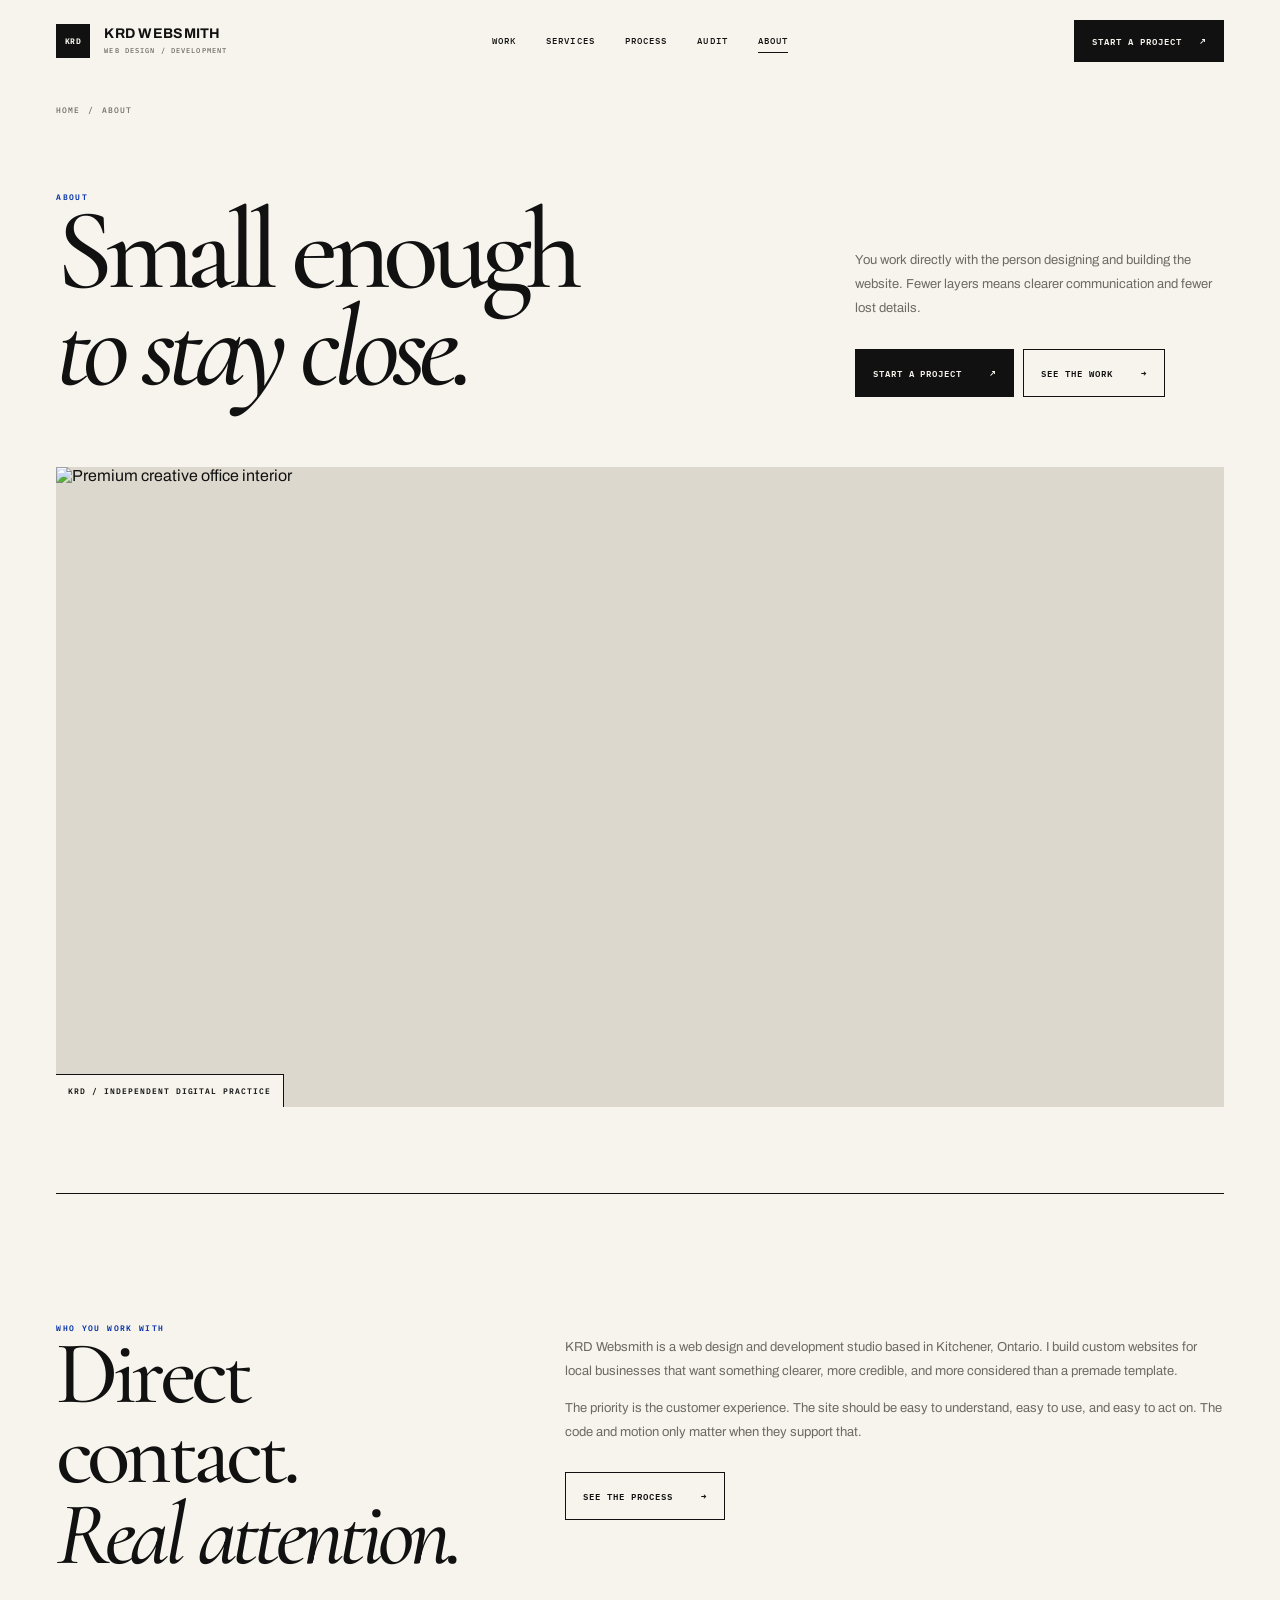
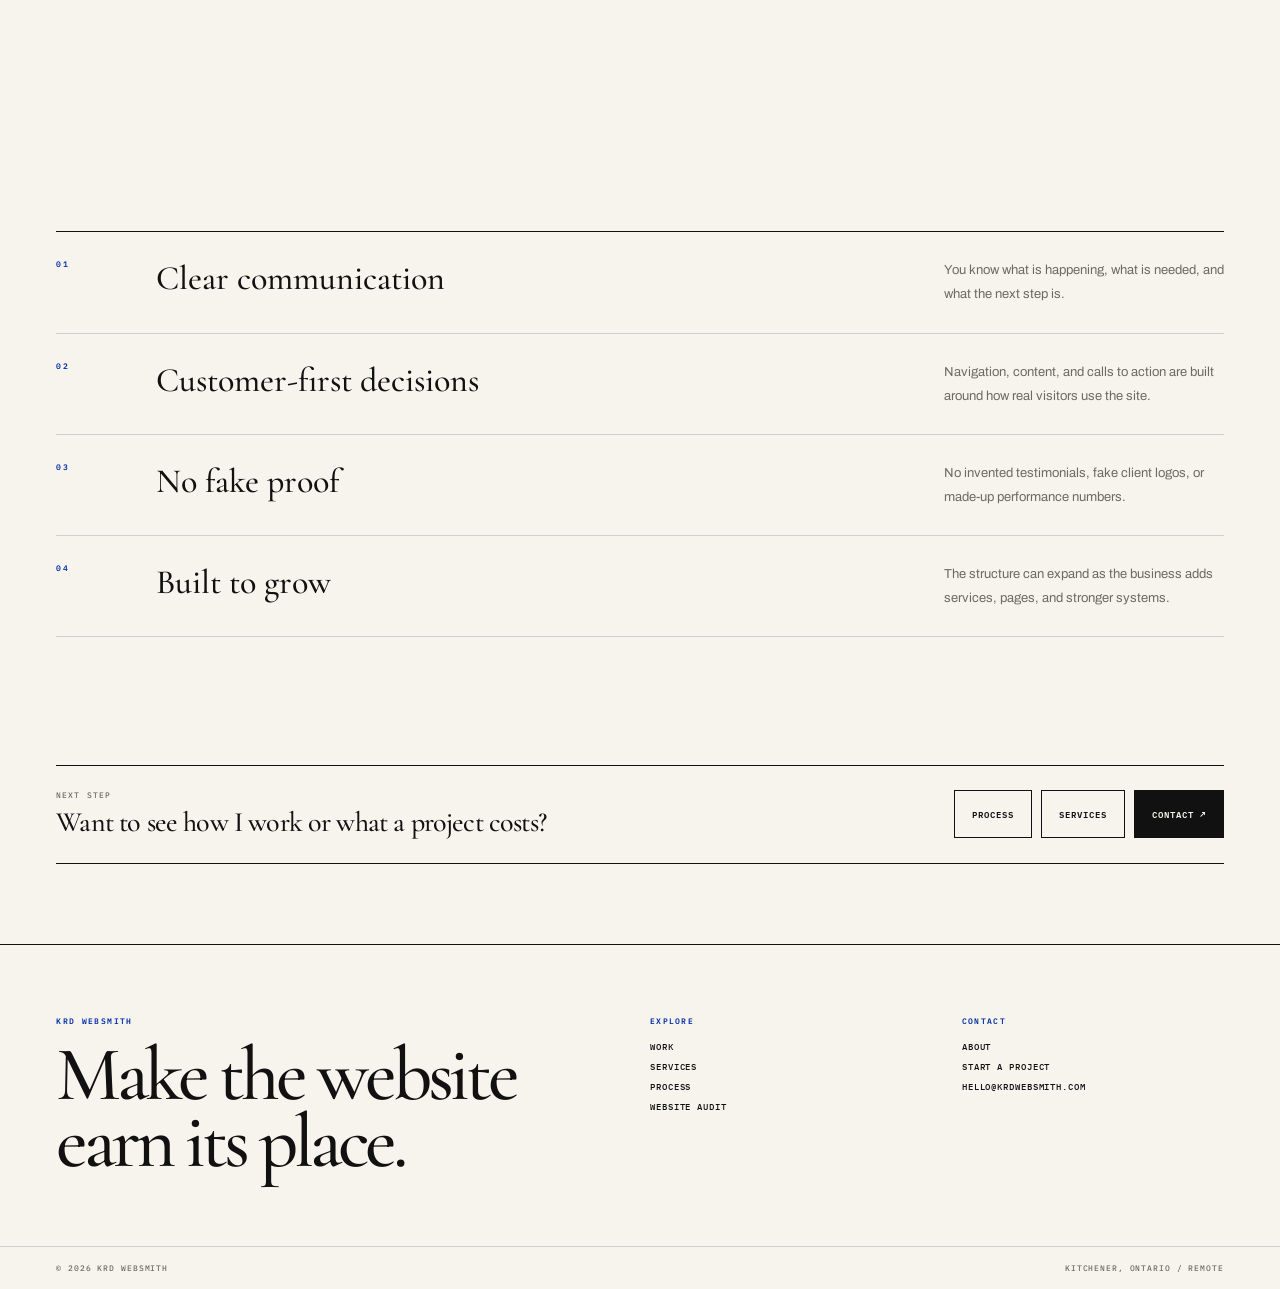
==== about.html @ e39fa281 "Add files via upload" ====
<!doctype html><html><head><meta charset="utf-8"><meta name="viewport" content="width=device-width,initial-scale=1"><title>About — KRD Websmith</title>
<link rel="preconnect" href="https://fonts.googleapis.com">
<link rel="preconnect" href="https://fonts.gstatic.com" crossorigin>
<link href="https://fonts.googleapis.com/css2?family=Archivo:wght@400;500;600;700;800&family=Cormorant+Garamond:ital,wght@0,400;0,500;0,600;1,500;1,600&family=IBM+Plex+Mono:wght@400;500;600;700&display=swap" rel="stylesheet">
<link rel="stylesheet" href="styles.css"><style>
.about-hero-photo{margin-top:70px;height:640px}
.about-grid{display:grid;grid-template-columns:.8fr 1.2fr;gap:70px}
.about-values{border-top:1px solid var(--ink)}
.about-value{padding:26px 0;display:grid;grid-template-columns:70px 1fr 280px;gap:30px;border-bottom:1px solid var(--line)}
.about-value h3{margin:0;font:500 34px "Cormorant Garamond",serif}
.about-value p{margin:0}
@media(max-width:900px){
  .about-grid{grid-template-columns:1fr}
  .about-hero-photo{height:470px}
  .about-value{grid-template-columns:42px 1fr}
  .about-value p{grid-column:2}
}
</style></head><body>
<a class="skip-link" href="#main">Skip to content</a>
<header id="siteHeader" class="site-header">
  <a class="brand" href="index.html" aria-label="KRD Websmith home">
    <span class="brand-mark">KRD</span>
    <span class="brand-copy"><strong>KRD WEBSMITH</strong><small>WEB DESIGN / DEVELOPMENT</small></span>
  </a>
  <nav class="desktop-nav" aria-label="Primary navigation"><a class="" href="work.html">Work</a><a class="" href="services.html">Services</a><a class="" href="process.html">Process</a><a class="" href="audit.html">Audit</a><a class="active" href="about.html">About</a></nav>
  <div class="header-action">
    <a class="header-cta" href="contact.html">Start a project <span>↗</span></a>
    <button id="menuToggle" class="menu-toggle" aria-label="Open menu" aria-expanded="false"><i></i><i></i></button>
  </div>
</header>
<div id="mobileMenu" class="mobile-menu">
  <nav><a href="work.html"><span>Work</span><small>01</small></a><a href="services.html"><span>Services</span><small>02</small></a><a href="process.html"><span>Process</span><small>03</small></a><a href="audit.html"><span>Audit</span><small>04</small></a><a href="about.html"><span>About</span><small>05</small></a><a href="contact.html"><span>Contact</span><small>06</small></a></nav>
</div>
<main id="main" class="shell"><div class="breadcrumbs"><a href="index.html">Home</a><span>/</span><span>About</span></div><section class="page-hero"><div class="page-hero-grid"><div><div class="kicker">About</div><h1>Small enough<br><em>to stay close.</em></h1></div><div class="page-hero-aside"><p class="body-copy">You work directly with the person designing and building the website. Fewer layers means clearer communication and fewer lost details.</p><div class="page-actions button-row"><a class="button dark" href="contact.html">Start a project <span>↗</span></a><a class="button" href="work.html">See the work <span>→</span></a></div></div></div><div class="about-hero-photo image-frame reveal"><img src="https://images.unsplash.com/photo-1497366811353-6870744d04b2?auto=format&fit=crop&w=2200&q=86" alt="Premium creative office interior"><div class="image-label">KRD / INDEPENDENT DIGITAL PRACTICE</div></div></section>
<section class="section"><div class="about-grid"><div><div class="kicker">Who you work with</div><h2 class="display">Direct contact.<br><em>Real attention.</em></h2></div><div><p class="body-copy">KRD Websmith is a web design and development studio based in Kitchener, Ontario. I build custom websites for local businesses that want something clearer, more credible, and more considered than a premade template.</p><p class="body-copy">The priority is the customer experience. The site should be easy to understand, easy to use, and easy to act on. The code and motion only matter when they support that.</p><div class="button-row" style="margin-top:28px"><a class="button" href="process.html">See the process <span>→</span></a></div></div></div></section>
<section class="section"><div class="about-values">
<div class="about-value reveal"><span class="kicker">01</span><h3>Clear communication</h3><p class="body-copy">You know what is happening, what is needed, and what the next step is.</p></div>
<div class="about-value reveal"><span class="kicker">02</span><h3>Customer-first decisions</h3><p class="body-copy">Navigation, content, and calls to action are built around how real visitors use the site.</p></div>
<div class="about-value reveal"><span class="kicker">03</span><h3>No fake proof</h3><p class="body-copy">No invented testimonials, fake client logos, or made-up performance numbers.</p></div>
<div class="about-value reveal"><span class="kicker">04</span><h3>Built to grow</h3><p class="body-copy">The structure can expand as the business adds services, pages, and stronger systems.</p></div>
</div></section>
<section class="next-step"><div><div class="meta">Next step</div><h3>Want to see how I work or what a project costs?</h3></div><div class="button-row"><a class="button" href="process.html">Process</a><a class="button" href="services.html">Services</a><a class="button dark" href="contact.html">Contact ↗</a></div></section>
</main>
<footer class="site-footer">
  <div class="shell footer-main">
    <div>
      <div class="kicker">KRD WEBSMITH</div>
      <h2>Make the website<br>earn its place.</h2>
    </div>
    <div class="footer-col"><span>Explore</span><a href="work.html">Work</a><a href="services.html">Services</a><a href="process.html">Process</a><a href="audit.html">Website audit</a></div>
    <div class="footer-col"><span>Contact</span><a href="about.html">About</a><a href="contact.html">Start a project</a><a href="mailto:hello@krdwebsmith.com">hello@krdwebsmith.com</a></div>
  </div>
  <div class="footer-bottom"><span>© <span id="year"></span> KRD Websmith</span><span>Kitchener, Ontario / Remote</span></div>
</footer>
<script src="script.js"></script></body></html>
---- styles.css ----
*,
*::before,
*::after{box-sizing:border-box}

:root{
  --paper:#F7F4ED;
  --paper-2:#EFEAE0;
  --ink:#111111;
  --muted:#6D6A63;
  --line:rgba(17,17,17,.16);
  --line-strong:#111111;
  --blue:#002FA7;
  --white:#FFFFFF;
  --pad:clamp(20px,4.4vw,72px);
  --max:1540px;
}

html{scroll-behavior:smooth;background:var(--paper)}
body{
  margin:0;
  overflow-x:hidden;
  background:var(--paper);
  color:var(--ink);
  font-family:"Archivo",Arial,sans-serif;
  text-rendering:optimizeLegibility;
  -webkit-font-smoothing:antialiased;
}
body.menu-open{overflow:hidden}

a{color:inherit;text-decoration:none}
img{display:block;width:100%}
button,input,textarea,select{font:inherit}
button{color:inherit}
::selection{background:var(--ink);color:var(--paper)}
:focus-visible{outline:2px solid var(--blue);outline-offset:4px}

.skip-link{
  position:fixed;
  left:12px;top:12px;
  z-index:1000;
  padding:10px 14px;
  background:var(--ink);
  color:var(--paper);
  font:600 10px "IBM Plex Mono",monospace;
  transform:translateY(-160%);
}
.skip-link:focus{transform:none}

.site-header{
  position:fixed;
  z-index:300;
  inset:0 0 auto;
  height:82px;
  padding:0 var(--pad);
  display:grid;
  grid-template-columns:1fr auto 1fr;
  align-items:center;
  background:rgba(247,244,237,.96);
  border-bottom:1px solid transparent;
  transition:height .3s ease,border-color .3s ease;
}
.site-header.scrolled{
  height:68px;
  border-color:var(--line);
}
.brand{
  display:flex;
  align-items:center;
  gap:14px;
  width:max-content;
}
.brand-mark{
  width:34px;
  height:34px;
  display:grid;
  place-items:center;
  background:var(--ink);
  color:var(--paper);
  font:700 8px "IBM Plex Mono",monospace;
  letter-spacing:.08em;
}
.brand-copy{
  display:flex;
  flex-direction:column;
  line-height:1;
}
.brand-copy strong{
  font:700 14px "Archivo",sans-serif;
  letter-spacing:.02em;
}
.brand-copy small{
  margin-top:5px;
  color:var(--muted);
  font:500 7px "IBM Plex Mono",monospace;
  letter-spacing:.16em;
}
.desktop-nav{
  display:flex;
  gap:30px;
  align-items:center;
  font:500 9px "IBM Plex Mono",monospace;
  text-transform:uppercase;
  letter-spacing:.12em;
}
.desktop-nav a{
  position:relative;
  padding:9px 0;
}
.desktop-nav a::after{
  content:"";
  position:absolute;
  left:0;right:0;bottom:2px;
  height:1px;
  background:var(--ink);
  transform:scaleX(0);
  transform-origin:right;
  transition:transform .3s ease;
}
.desktop-nav a:hover::after,
.desktop-nav a.active::after{
  transform:scaleX(1);
  transform-origin:left;
}
.header-action{
  justify-self:end;
  display:flex;
  align-items:center;
  gap:12px;
}
.header-cta{
  min-height:42px;
  padding:0 17px;
  display:inline-flex;
  align-items:center;
  gap:18px;
  background:var(--ink);
  color:var(--paper);
  border:1px solid var(--ink);
  font:600 9px "IBM Plex Mono",monospace;
  text-transform:uppercase;
  letter-spacing:.11em;
  transition:background .3s ease,color .3s ease,border-color .3s ease;
}
.header-cta:hover{background:var(--blue);border-color:var(--blue)}
.menu-toggle{
  display:none;
  width:42px;height:42px;
  border:1px solid var(--ink);
  background:transparent;
  cursor:pointer;
}
.menu-toggle i{
  display:block;
  width:18px;height:1px;
  margin:5px auto;
  background:var(--ink);
  transition:transform .3s ease;
}
.menu-toggle.active i:first-child{transform:translateY(3px) rotate(45deg)}
.menu-toggle.active i:last-child{transform:translateY(-3px) rotate(-45deg)}

.mobile-menu{
  position:fixed;
  z-index:280;
  inset:82px 0 0;
  padding:34px var(--pad);
  background:var(--paper);
  transform:translateY(-115%);
  transition:transform .5s cubic-bezier(.78,0,.18,1);
}
.mobile-menu.open{transform:none}
.mobile-menu nav{display:grid}
.mobile-menu a{
  display:flex;
  align-items:center;
  justify-content:space-between;
  padding:18px 0;
  border-bottom:1px solid var(--line);
  font:500 clamp(32px,10vw,62px)/1 "Cormorant Garamond",serif;
  letter-spacing:-.04em;
}
.mobile-menu small{
  color:var(--blue);
  font:600 8px "IBM Plex Mono",monospace;
}

.shell{
  width:min(100%,var(--max));
  margin:auto;
  padding-left:var(--pad);
  padding-right:var(--pad);
}

.rule{height:1px;background:var(--line)}
.kicker{
  color:var(--blue);
  font:600 8px "IBM Plex Mono",monospace;
  text-transform:uppercase;
  letter-spacing:.17em;
}
.meta{
  color:var(--muted);
  font:500 8px "IBM Plex Mono",monospace;
  text-transform:uppercase;
  letter-spacing:.13em;
}
.display{
  margin:0;
  font:500 clamp(52px,7vw,110px)/.9 "Cormorant Garamond",serif;
  letter-spacing:-.055em;
}
.display strong{
  font-family:"Archivo",sans-serif;
  font-weight:800;
  letter-spacing:-.07em;
}
.display em{
  font-weight:500;
  font-style:italic;
}
.body-copy{
  color:var(--muted);
  font-size:13px;
  line-height:1.85;
}
.button{
  min-height:48px;
  padding:0 17px;
  display:inline-flex;
  align-items:center;
  justify-content:space-between;
  gap:28px;
  border:1px solid var(--ink);
  background:transparent;
  color:var(--ink);
  font:600 9px "IBM Plex Mono",monospace;
  text-transform:uppercase;
  letter-spacing:.11em;
  cursor:pointer;
  transition:background .3s ease,color .3s ease,border-color .3s ease,transform .3s ease;
}
.button:hover{transform:translate(-2px,-2px)}
.button.dark{background:var(--ink);color:var(--paper)}
.button.dark:hover{background:var(--blue);border-color:var(--blue)}
.button.blue{background:var(--blue);border-color:var(--blue);color:white}
.button.light{background:var(--paper);color:var(--ink)}
.button-row{display:flex;flex-wrap:wrap;gap:9px}

.breadcrumbs{
  padding-top:105px;
  padding-bottom:24px;
  display:flex;
  flex-wrap:wrap;
  gap:8px;
  color:var(--muted);
  font:500 8px "IBM Plex Mono",monospace;
  text-transform:uppercase;
  letter-spacing:.12em;
}

.page-hero{
  padding:52px 0 86px;
  border-bottom:1px solid var(--line-strong);
}
.page-hero-grid{
  display:grid;
  grid-template-columns:2fr 1fr;
  gap:60px;
  align-items:end;
}
.page-hero h1{
  margin:0;
  font:500 clamp(64px,9vw,146px)/.84 "Cormorant Garamond",serif;
  letter-spacing:-.065em;
}
.page-hero h1 strong{
  font-family:"Archivo",sans-serif;
  font-weight:800;
}
.page-hero-aside{
  max-width:480px;
  justify-self:end;
}
.page-actions{margin-top:28px}

.section{
  padding-top:clamp(90px,10vw,150px);
  padding-bottom:clamp(90px,10vw,150px);
}
.section-head{
  display:grid;
  grid-template-columns:1.35fr .65fr;
  gap:70px;
  align-items:end;
  margin-bottom:65px;
}
.section-note{
  max-width:430px;
  justify-self:end;
}

.image-frame{
  position:relative;
  overflow:hidden;
  background:#ddd8ce;
}
.image-frame img{
  height:100%;
  object-fit:cover;
  transition:transform .8s cubic-bezier(.2,.75,.2,1),filter .5s ease;
}
.image-frame:hover img{transform:scale(1.025)}
.image-label{
  position:absolute;
  left:0;bottom:0;
  padding:10px 12px;
  background:var(--paper);
  border-top:1px solid var(--ink);
  border-right:1px solid var(--ink);
  font:600 8px "IBM Plex Mono",monospace;
  text-transform:uppercase;
  letter-spacing:.12em;
}
.invert-label{
  background:var(--ink);
  color:var(--paper);
}

.reveal{
  opacity:0;
  transform:translateY(20px);
  transition:opacity .7s ease,transform .7s cubic-bezier(.2,.76,.22,1);
}
.reveal.visible{
  opacity:1;
  transform:none;
}

.next-step{
  margin-bottom:80px;
  padding:24px 0;
  border-top:1px solid var(--ink);
  border-bottom:1px solid var(--ink);
  display:grid;
  grid-template-columns:1fr auto;
  gap:24px;
  align-items:center;
}
.next-step h3{
  margin:5px 0 0;
  font:500 28px "Cormorant Garamond",serif;
  letter-spacing:-.03em;
}

.site-footer{
  border-top:1px solid var(--ink);
  margin-top:80px;
}
.footer-main{
  padding-top:70px;
  padding-bottom:70px;
  display:grid;
  grid-template-columns:1.35fr .65fr .65fr;
  gap:50px;
}
.footer-main h2{
  margin:14px 0 0;
  font:500 clamp(48px,6vw,88px)/.88 "Cormorant Garamond",serif;
  letter-spacing:-.055em;
}
.footer-col span{
  display:block;
  margin-bottom:14px;
  color:var(--blue);
  font:600 8px "IBM Plex Mono",monospace;
  text-transform:uppercase;
  letter-spacing:.16em;
}
.footer-col a{
  display:block;
  margin:9px 0;
  font:500 9px "IBM Plex Mono",monospace;
  text-transform:uppercase;
  letter-spacing:.1em;
}
.footer-bottom{
  border-top:1px solid var(--line);
  padding:16px var(--pad);
  display:flex;
  justify-content:space-between;
  color:var(--muted);
  font:500 8px "IBM Plex Mono",monospace;
  text-transform:uppercase;
  letter-spacing:.11em;
}

@media(max-width:1000px){
  .site-header{grid-template-columns:1fr auto}
  .desktop-nav,.header-cta{display:none}
  .menu-toggle{display:block}
  .page-hero-grid,.section-head{grid-template-columns:1fr}
  .page-hero-aside,.section-note{justify-self:start}
  .footer-main{grid-template-columns:1fr 1fr}
  .footer-main>div:first-child{grid-column:1/-1}
}

@media(max-width:700px){
  :root{--pad:18px}
  .site-header{height:68px}
  .mobile-menu{inset:68px 0 0}
  .brand-copy small{display:none}
  .breadcrumbs{padding-top:90px}
  .display{font-size:clamp(48px,14vw,78px)}
  .page-hero h1{font-size:clamp(58px,17vw,92px)}
  .next-step{grid-template-columns:1fr}
  .footer-main{grid-template-columns:1fr}
  .footer-main>div:first-child{grid-column:auto}
  .footer-bottom{flex-direction:column;gap:6px}
}

@media(prefers-reduced-motion:reduce){
  html{scroll-behavior:auto}
  *,*::before,*::after{
    animation-duration:.001ms!important;
    transition-duration:.001ms!important;
  }
}
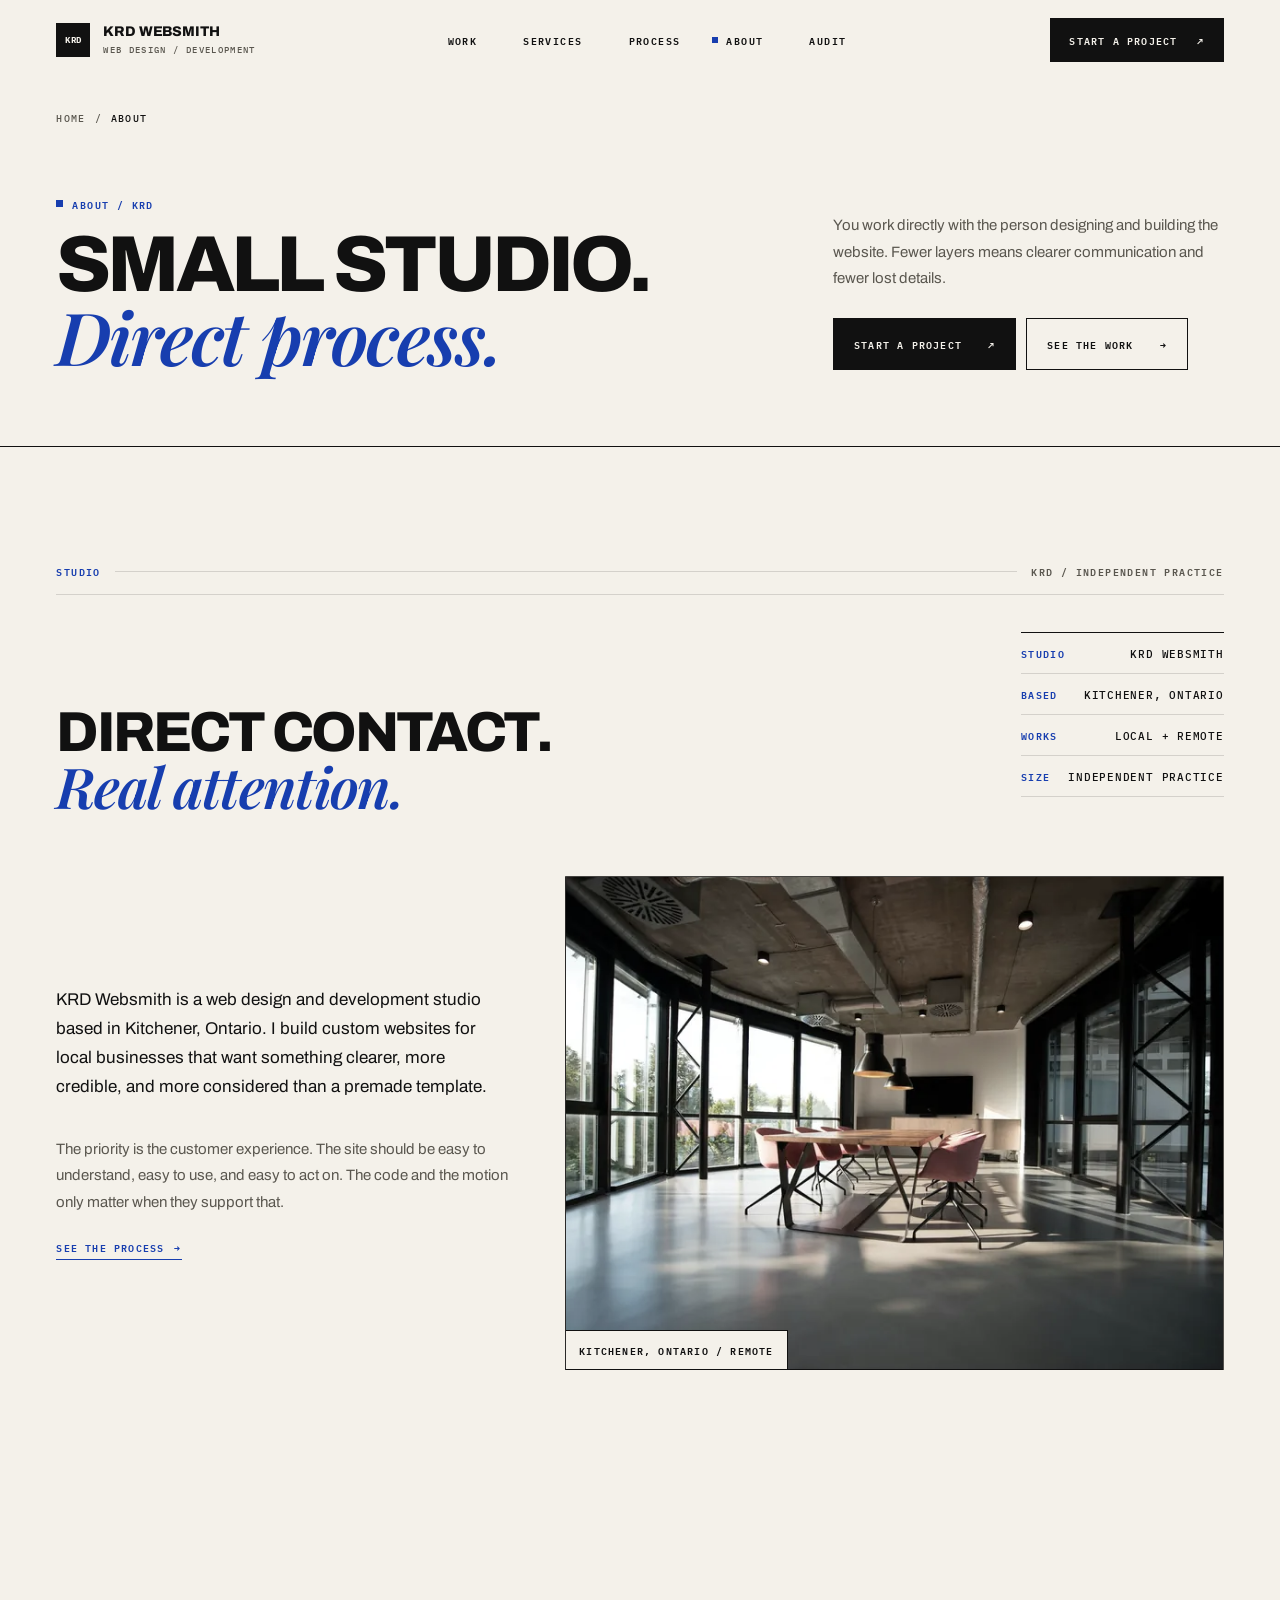
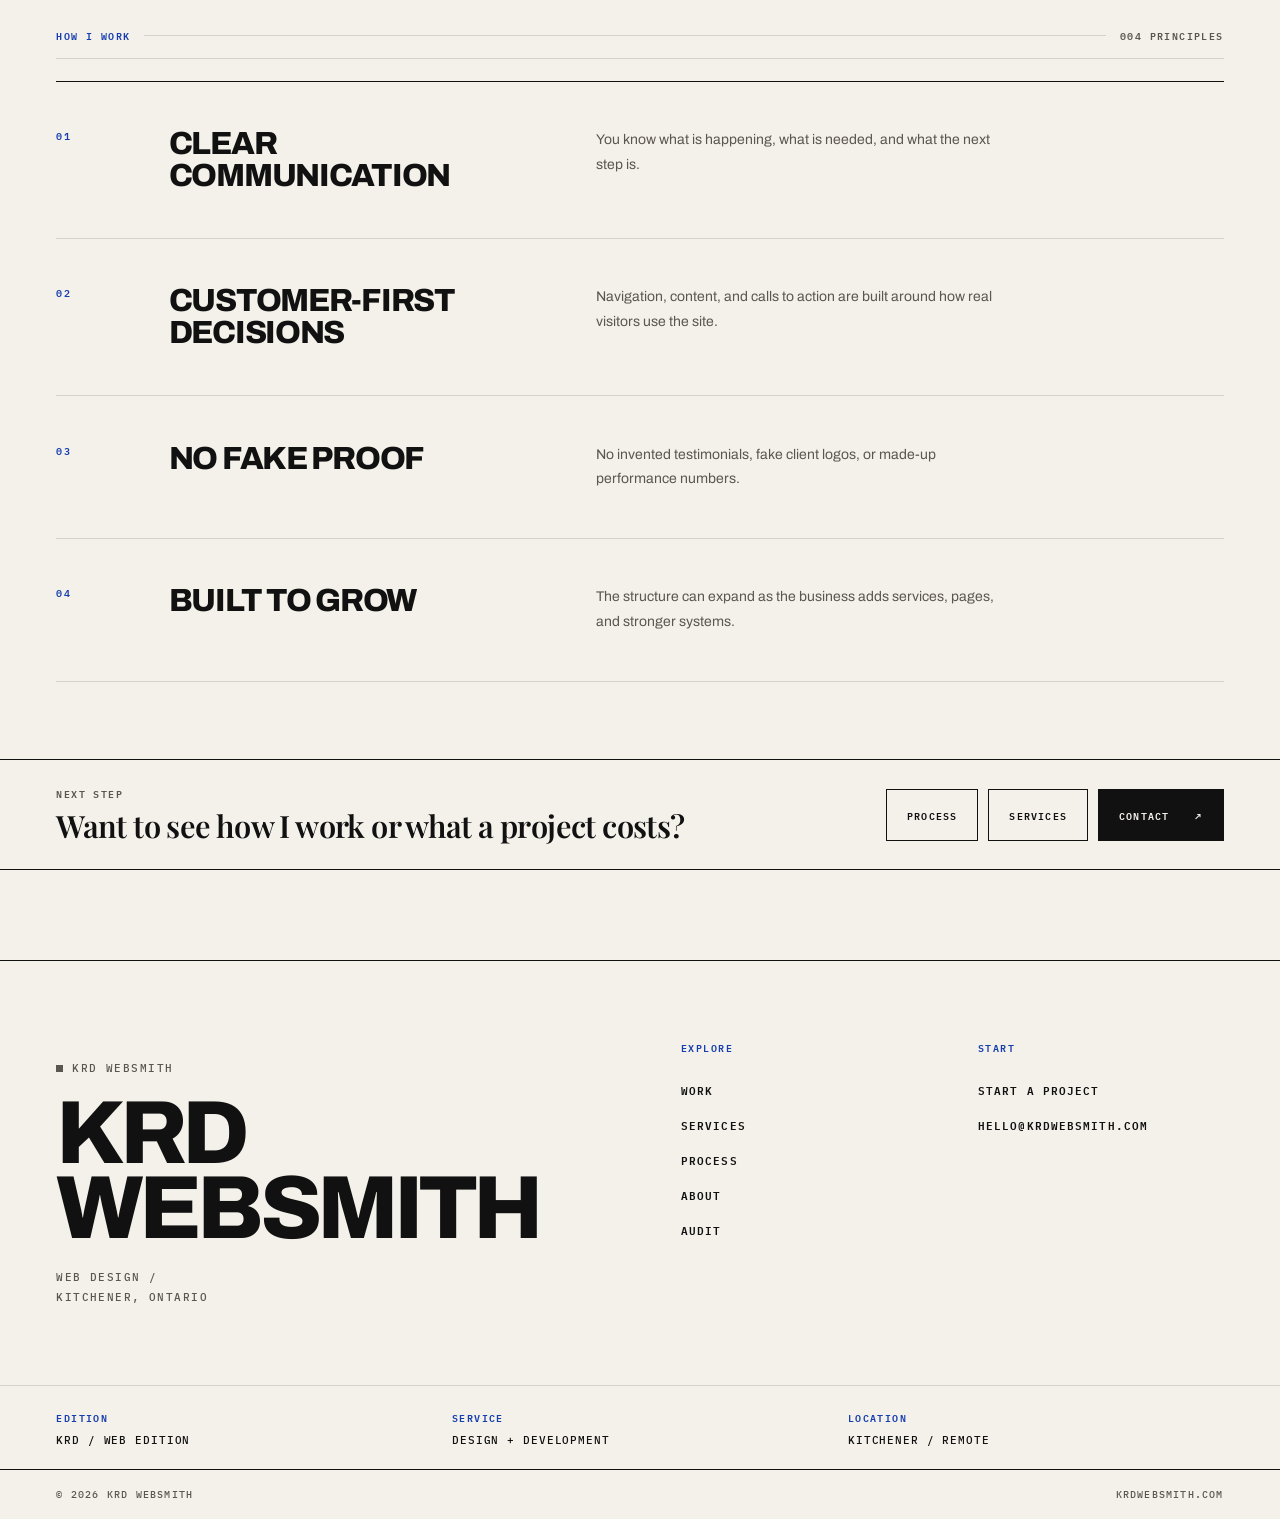
==== commit 6fe1426b: "Fix hero typography scale, soft line breaks, and page-hero left bleed - .display/.display-sm reduced" ====
--- a/about.html
+++ b/about.html
@@ -1,55 +1,172 @@
-<!doctype html><html><head><meta charset="utf-8"><meta name="viewport" content="width=device-width,initial-scale=1"><title>About — KRD Websmith</title>
-<link rel="preconnect" href="https://fonts.googleapis.com">
-<link rel="preconnect" href="https://fonts.gstatic.com" crossorigin>
-<link href="https://fonts.googleapis.com/css2?family=Archivo:wght@400;500;600;700;800&family=Cormorant+Garamond:ital,wght@0,400;0,500;0,600;1,500;1,600&family=IBM+Plex+Mono:wght@400;500;600;700&display=swap" rel="stylesheet">
-<link rel="stylesheet" href="styles.css"><style>
-.about-hero-photo{margin-top:70px;height:640px}
-.about-grid{display:grid;grid-template-columns:.8fr 1.2fr;gap:70px}
-.about-values{border-top:1px solid var(--ink)}
-.about-value{padding:26px 0;display:grid;grid-template-columns:70px 1fr 280px;gap:30px;border-bottom:1px solid var(--line)}
-.about-value h3{margin:0;font:500 34px "Cormorant Garamond",serif}
-.about-value p{margin:0}
-@media(max-width:900px){
-  .about-grid{grid-template-columns:1fr}
-  .about-hero-photo{height:470px}
-  .about-value{grid-template-columns:42px 1fr}
-  .about-value p{grid-column:2}
-}
-</style></head><body>
+<!doctype html>
+<html lang="en">
+<head>
+  <meta charset="utf-8">
+  <meta name="viewport" content="width=device-width,initial-scale=1">
+  <title>About — KRD Websmith</title>
+  <meta name="description" content="KRD Websmith is a small independent web design and development studio in Kitchener, Ontario. You work directly with the person building your website.">
+  <link rel="canonical" href="https://krdwebsmith.com/about.html">
+  <meta name="theme-color" content="#F4F1EA">
+  <meta name="author" content="KRD Websmith">
+
+  <meta property="og:type" content="website">
+  <meta property="og:site_name" content="KRD Websmith">
+  <meta property="og:title" content="About — KRD Websmith">
+  <meta property="og:description" content="KRD Websmith is a small independent web design and development studio in Kitchener, Ontario. You work directly with the person building your website.">
+  <meta property="og:url" content="https://krdwebsmith.com/about.html">
+  <meta property="og:locale" content="en_CA">
+  <meta name="twitter:card" content="summary_large_image">
+  <meta name="twitter:title" content="About — KRD Websmith">
+  <meta name="twitter:description" content="KRD Websmith is a small independent web design and development studio in Kitchener, Ontario. You work directly with the person building your website.">
+
+  <link rel="icon" href="favicon.svg" type="image/svg+xml">
+  <link rel="apple-touch-icon" href="favicon.svg">
+
+  <link rel="preconnect" href="https://fonts.googleapis.com">
+  <link rel="preconnect" href="https://fonts.gstatic.com" crossorigin>
+  <link rel="preload" as="style" href="https://fonts.googleapis.com/css2?family=Archivo:wght@400;500;600;800&family=IBM+Plex+Mono:wght@500;600&family=Playfair+Display:ital,wght@0,600;1,600&display=swap">
+  <link rel="stylesheet" href="https://fonts.googleapis.com/css2?family=Archivo:wght@400;500;600;800&family=IBM+Plex+Mono:wght@500;600&family=Playfair+Display:ital,wght@0,600;1,600&display=swap" media="print" onload="this.media='all'">
+  <noscript><link rel="stylesheet" href="https://fonts.googleapis.com/css2?family=Archivo:wght@400;500;600;800&family=IBM+Plex+Mono:wght@500;600&family=Playfair+Display:ital,wght@0,600;1,600&display=swap"></noscript>
+  <link rel="stylesheet" href="styles.css">
+</head>
+<body>
 <a class="skip-link" href="#main">Skip to content</a>
 <header id="siteHeader" class="site-header">
-  <a class="brand" href="index.html" aria-label="KRD Websmith home">
-    <span class="brand-mark">KRD</span>
-    <span class="brand-copy"><strong>KRD WEBSMITH</strong><small>WEB DESIGN / DEVELOPMENT</small></span>
+  <a class="brand" href="index.html" aria-label="KRD Websmith — home">
+    <span class="brand-mark" aria-hidden="true">KRD</span>
+    <span class="brand-copy"><strong>KRD Websmith</strong><small>Web design / development</small></span>
   </a>
-  <nav class="desktop-nav" aria-label="Primary navigation"><a class="" href="work.html">Work</a><a class="" href="services.html">Services</a><a class="" href="process.html">Process</a><a class="" href="audit.html">Audit</a><a class="active" href="about.html">About</a></nav>
+  <nav class="desktop-nav" aria-label="Primary"><a href="work.html">Work</a><a href="services.html">Services</a><a href="process.html">Process</a><a href="about.html" class="active" aria-current="page">About</a><a href="audit.html">Audit</a></nav>
   <div class="header-action">
-    <a class="header-cta" href="contact.html">Start a project <span>↗</span></a>
-    <button id="menuToggle" class="menu-toggle" aria-label="Open menu" aria-expanded="false"><i></i><i></i></button>
+    <a class="header-cta" href="contact.html">Start a project <span aria-hidden="true">&#8599;</span></a>
+    <button id="menuToggle" class="menu-toggle" type="button" aria-label="Open menu"
+            aria-expanded="false" aria-controls="mobileMenu"><i></i><i></i></button>
   </div>
 </header>
+
 <div id="mobileMenu" class="mobile-menu">
-  <nav><a href="work.html"><span>Work</span><small>01</small></a><a href="services.html"><span>Services</span><small>02</small></a><a href="process.html"><span>Process</span><small>03</small></a><a href="audit.html"><span>Audit</span><small>04</small></a><a href="about.html"><span>About</span><small>05</small></a><a href="contact.html"><span>Contact</span><small>06</small></a></nav>
+  <nav aria-label="Mobile"><a href="work.html"><span>Work</span><small>01</small></a><a href="services.html"><span>Services</span><small>02</small></a><a href="process.html"><span>Process</span><small>03</small></a><a href="about.html" aria-current="page"><span>About</span><small>04</small></a><a href="audit.html"><span>Audit</span><small>05</small></a><a href="contact.html"><span>Contact</span><small>06</small></a></nav>
+  <div class="mobile-menu-foot">
+    <span>KRD / Web studio</span>
+    <span>Kitchener / Ontario</span>
+    <span>hello@krdwebsmith.com</span>
+  </div>
 </div>
-<main id="main" class="shell"><div class="breadcrumbs"><a href="index.html">Home</a><span>/</span><span>About</span></div><section class="page-hero"><div class="page-hero-grid"><div><div class="kicker">About</div><h1>Small enough<br><em>to stay close.</em></h1></div><div class="page-hero-aside"><p class="body-copy">You work directly with the person designing and building the website. Fewer layers means clearer communication and fewer lost details.</p><div class="page-actions button-row"><a class="button dark" href="contact.html">Start a project <span>↗</span></a><a class="button" href="work.html">See the work <span>→</span></a></div></div></div><div class="about-hero-photo image-frame reveal"><img src="https://images.unsplash.com/photo-1497366811353-6870744d04b2?auto=format&fit=crop&w=2200&q=86" alt="Premium creative office interior"><div class="image-label">KRD / INDEPENDENT DIGITAL PRACTICE</div></div></section>
-<section class="section"><div class="about-grid"><div><div class="kicker">Who you work with</div><h2 class="display">Direct contact.<br><em>Real attention.</em></h2></div><div><p class="body-copy">KRD Websmith is a web design and development studio based in Kitchener, Ontario. I build custom websites for local businesses that want something clearer, more credible, and more considered than a premade template.</p><p class="body-copy">The priority is the customer experience. The site should be easy to understand, easy to use, and easy to act on. The code and motion only matter when they support that.</p><div class="button-row" style="margin-top:28px"><a class="button" href="process.html">See the process <span>→</span></a></div></div></div></section>
-<section class="section"><div class="about-values">
-<div class="about-value reveal"><span class="kicker">01</span><h3>Clear communication</h3><p class="body-copy">You know what is happening, what is needed, and what the next step is.</p></div>
-<div class="about-value reveal"><span class="kicker">02</span><h3>Customer-first decisions</h3><p class="body-copy">Navigation, content, and calls to action are built around how real visitors use the site.</p></div>
-<div class="about-value reveal"><span class="kicker">03</span><h3>No fake proof</h3><p class="body-copy">No invented testimonials, fake client logos, or made-up performance numbers.</p></div>
-<div class="about-value reveal"><span class="kicker">04</span><h3>Built to grow</h3><p class="body-copy">The structure can expand as the business adds services, pages, and stronger systems.</p></div>
-</div></section>
-<section class="next-step"><div><div class="meta">Next step</div><h3>Want to see how I work or what a project costs?</h3></div><div class="button-row"><a class="button" href="process.html">Process</a><a class="button" href="services.html">Services</a><a class="button dark" href="contact.html">Contact ↗</a></div></section>
+<main id="main">
+  <nav class="breadcrumbs shell" aria-label="Breadcrumb"><a href="index.html">Home</a><span aria-hidden="true">/</span><span aria-current="page">About</span></nav>
+  <section class="page-hero shell">
+    <div class="page-hero-grid">
+      <div>
+        <p class="label">About / KRD</p>
+        <h1 class="display">Small studio.<br><em>Direct process.</em></h1>
+      </div>
+      <div class="page-hero-aside">
+        <p class="body-copy">You work directly with the person designing and building the website.
+          Fewer layers means clearer communication and fewer lost details.</p>
+        <div class="page-actions button-row">
+          <a class="button dark" href="contact.html">Start a project <span aria-hidden="true">&#8599;</span></a>
+          <a class="button" href="work.html">See the work <span aria-hidden="true">&#8594;</span></a>
+        </div>
+      </div>
+    </div>
+  </section>
+
+  <section class="section shell">
+    <div class="section-index">
+      <b>Studio</b><span class="spacer" aria-hidden="true"></span><span>KRD / Independent practice</span>
+    </div>
+    <div class="section-head">
+      <h2 class="display-sm reveal">Direct contact.<br><em>Real attention.</em></h2>
+      <div class="section-note reveal" data-delay="1">
+        <dl class="metalist">
+          <div><dt>Studio</dt><dd>KRD Websmith</dd></div>
+          <div><dt>Based</dt><dd>Kitchener, Ontario</dd></div>
+          <div><dt>Works</dt><dd>Local + remote</dd></div>
+          <div><dt>Size</dt><dd>Independent practice</dd></div>
+        </dl>
+      </div>
+    </div>
+
+    <div class="trust-item t1" style="border-bottom:0;padding-top:0">
+      <div class="trust-head reveal">
+        <p class="body-copy lead">KRD Websmith is a web design and development studio based in
+          Kitchener, Ontario. I build custom websites for local businesses that want something
+          clearer, more credible, and more considered than a premade template.</p>
+        <p class="body-copy">The priority is the customer experience. The site should be easy to
+          understand, easy to use, and easy to act on. The code and the motion only matter when they
+          support that.</p>
+        <p><a class="textlink" href="process.html">See the process <span aria-hidden="true">&#8594;</span></a></p>
+      </div>
+      <div class="archive-visual reveal mask" data-delay="1">
+        <div class="frame" style="aspect-ratio:4/3">
+          <img src="assets/img/studio-1400.webp"
+               srcset="assets/img/studio-800.webp 800w, assets/img/studio-1400.webp 1400w, assets/img/studio-2000.webp 2000w"
+               sizes="(max-width:1100px) 100vw, 720px"
+               alt="A quiet studio workspace" width="1400" height="934" loading="lazy" decoding="async">
+          <span class="frame-tag">Kitchener, Ontario / Remote</span>
+        </div>
+      </div>
+    </div>
+  </section>
+
+  <section class="section tight shell">
+    <div class="section-index">
+      <b>How I work</b><span class="spacer" aria-hidden="true"></span><span>004 principles</span>
+    </div>
+    <div class="doc"><div class="doc-step reveal">
+  <span class="num">01</span>
+  <div><h3>Clear communication</h3></div>
+  <div class="doc-body"><p>You know what is happening, what is needed, and what the next step is.</p></div>
+</div><div class="doc-step reveal">
+  <span class="num">02</span>
+  <div><h3>Customer-first decisions</h3></div>
+  <div class="doc-body"><p>Navigation, content, and calls to action are built around how real visitors use the site.</p></div>
+</div><div class="doc-step reveal">
+  <span class="num">03</span>
+  <div><h3>No fake proof</h3></div>
+  <div class="doc-body"><p>No invented testimonials, fake client logos, or made-up performance numbers.</p></div>
+</div><div class="doc-step reveal">
+  <span class="num">04</span>
+  <div><h3>Built to grow</h3></div>
+  <div class="doc-body"><p>The structure can expand as the business adds services, pages, and stronger systems.</p></div>
+</div></div>
+  </section>
+
+  <section class="next-step shell">
+  <div>
+    <p class="meta">Next step</p>
+    <h3>Want to see how I work or what a project costs?</h3>
+  </div>
+  <div class="button-row"><a class="button" href="process.html">Process</a><a class="button" href="services.html">Services</a><a class="button dark" href="contact.html">Contact <span aria-hidden="true">&#8599;</span></a></div>
+</section>
 </main>
 <footer class="site-footer">
   <div class="shell footer-main">
-    <div>
-      <div class="kicker">KRD WEBSMITH</div>
-      <h2>Make the website<br>earn its place.</h2>
+    <div class="footer-brand">
+      <p class="label">KRD Websmith</p>
+      <h2>KRD<br>Websmith</h2>
+      <p>Web design /<br>Kitchener, Ontario</p>
     </div>
-    <div class="footer-col"><span>Explore</span><a href="work.html">Work</a><a href="services.html">Services</a><a href="process.html">Process</a><a href="audit.html">Website audit</a></div>
-    <div class="footer-col"><span>Contact</span><a href="about.html">About</a><a href="contact.html">Start a project</a><a href="mailto:hello@krdwebsmith.com">hello@krdwebsmith.com</a></div>
+    <div class="footer-col">
+      <span>Explore</span><a href="work.html">Work</a><a href="services.html">Services</a><a href="process.html">Process</a><a href="about.html">About</a><a href="audit.html">Audit</a>
+    </div>
+    <div class="footer-col">
+      <span>Start</span>
+      <a href="contact.html">Start a project</a>
+      <a href="mailto:hello@krdwebsmith.com">hello@krdwebsmith.com</a>
+    </div>
   </div>
-  <div class="footer-bottom"><span>© <span id="year"></span> KRD Websmith</span><span>Kitchener, Ontario / Remote</span></div>
+  <div class="shell footer-tech">
+    <div><span>Edition</span><strong>KRD / Web edition</strong></div>
+    <div><span>Service</span><strong>Design + development</strong></div>
+    <div><span>Location</span><strong>Kitchener / Remote</strong></div>
+  </div>
+  <div class="footer-bottom">
+    <span>&copy; <span id="year">2026</span> KRD Websmith</span>
+    <span>krdwebsmith.com</span>
+  </div>
 </footer>
-<script src="script.js"></script></body></html>+
+<script src="script.js" defer></script>
+</body>
+</html>
--- a/styles.css
+++ b/styles.css
@@ -1,428 +1,953 @@
-
-*,
-*::before,
-*::after{box-sizing:border-box}
+/* ==========================================================================
+   KRD WEBSMITH — design system
+   Cream canvas / near-black ink / one cobalt annotation accent.
+   0px radius everywhere. 1px hairlines are the structure.
+   ========================================================================== */
+
+*,*::before,*::after{box-sizing:border-box}
 
 :root{
-  --paper:#F7F4ED;
-  --paper-2:#EFEAE0;
+  /* canvas */
+  --paper:#F4F1EA;
+  --paper-2:#EAE5DA;
+  --paper-3:#DFD9CB;
   --ink:#111111;
-  --muted:#6D6A63;
-  --line:rgba(17,17,17,.16);
-  --line-strong:#111111;
-  --blue:#002FA7;
+  --muted:#5A574F;
+  --blue:#173EAF;
   --white:#FFFFFF;
+
+  /* structure */
+  --line:rgba(17,17,17,.14);
+  --line-2:rgba(17,17,17,.28);
+  --rule:#111111;
+
+  /* metrics */
   --pad:clamp(20px,4.4vw,72px);
-  --max:1540px;
-}
-
-html{scroll-behavior:smooth;background:var(--paper)}
+  --max:1560px;
+  --gutter:20px;
+
+  /* type */
+  --sans:"Archivo",system-ui,-apple-system,Arial,sans-serif;
+  --serif:"Playfair Display",Georgia,serif;
+  --mono:"IBM Plex Mono",ui-monospace,SFMono-Regular,Menlo,monospace;
+
+  --ease:cubic-bezier(.22,.75,.2,1);
+}
+
+html{scroll-behavior:smooth;background:var(--paper);-webkit-text-size-adjust:100%}
+
 body{
   margin:0;
   overflow-x:hidden;
   background:var(--paper);
   color:var(--ink);
-  font-family:"Archivo",Arial,sans-serif;
+  font:400 15px/1.75 var(--sans);
   text-rendering:optimizeLegibility;
   -webkit-font-smoothing:antialiased;
 }
 body.menu-open{overflow:hidden}
 
 a{color:inherit;text-decoration:none}
-img{display:block;width:100%}
-button,input,textarea,select{font:inherit}
-button{color:inherit}
+img{display:block;max-width:100%}
+button,input,textarea,select{font:inherit;color:inherit}
+h1,h2,h3,h4{margin:0;font-weight:800;letter-spacing:-.045em}
+p{margin:0}
 ::selection{background:var(--ink);color:var(--paper)}
-:focus-visible{outline:2px solid var(--blue);outline-offset:4px}
+:focus-visible{outline:2px solid var(--blue);outline-offset:3px}
 
 .skip-link{
-  position:fixed;
-  left:12px;top:12px;
-  z-index:1000;
-  padding:10px 14px;
-  background:var(--ink);
-  color:var(--paper);
-  font:600 10px "IBM Plex Mono",monospace;
-  transform:translateY(-160%);
+  position:fixed;left:12px;top:12px;z-index:1000;
+  padding:12px 16px;
+  background:var(--ink);color:var(--paper);
+  font:600 11px var(--mono);letter-spacing:.1em;text-transform:uppercase;
+  transform:translateY(-200%);
 }
 .skip-link:focus{transform:none}
 
+.sr-only{
+  position:absolute;width:1px;height:1px;padding:0;margin:-1px;
+  overflow:hidden;clip:rect(0,0,0,0);white-space:nowrap;border:0;
+}
+
+/* ==========================================================================
+   1. TYPE VOICES
+   ========================================================================== */
+
+/* voice 1 — bold sans, huge statements */
+.display{
+  font:800 clamp(42px,6.2vw,96px)/.9 var(--sans);
+  letter-spacing:-.05em;
+  text-transform:uppercase;
+}
+.display-sm{
+  font:800 clamp(34px,4.4vw,68px)/.92 var(--sans);
+  letter-spacing:-.045em;
+  text-transform:uppercase;
+}
+.display-xs{
+  font:800 clamp(28px,3.4vw,48px)/.95 var(--sans);
+  letter-spacing:-.04em;
+  text-transform:uppercase;
+}
+
+/* voice 2 — high-contrast serif italic, the expressive moment */
+.display em,.display-sm em,.display-xs em,.serif{
+  display:block;
+  font:600 italic 1em/.95 var(--serif);
+  letter-spacing:-.03em;
+  text-transform:none;
+  color:var(--blue);
+}
+.display em{font-size:.92em}
+.serif-inline{
+  font:600 italic 1em var(--serif);
+  letter-spacing:-.02em;
+  text-transform:none;
+  color:var(--blue);
+  display:inline;
+}
+.serif-head{
+  font:600 clamp(24px,2.4vw,36px)/1.12 var(--serif);
+  letter-spacing:-.02em;
+  text-transform:none;
+}
+
+/* voice 3 — mono technical */
+.label,.meta,.num{
+  font:600 10px/1.4 var(--mono);
+  text-transform:uppercase;
+  letter-spacing:.14em;
+}
+.label{
+  display:inline-flex;align-items:center;gap:9px;
+  color:var(--blue);
+}
+.label::before{
+  content:"";
+  width:7px;height:7px;
+  background:currentColor;
+  flex:none;
+}
+.label.no-mark::before{display:none}
+.meta{color:var(--muted)}
+.num{color:var(--blue)}
+
+.body-copy{color:var(--muted);font-size:15px;line-height:1.78}
+.body-copy.lead{font-size:17px;line-height:1.7;color:var(--ink)}
+.body-copy + .body-copy{margin-top:16px}
+.measure{max-width:52ch}
+
+/* ==========================================================================
+   2. SHELL + STRUCTURE
+   ========================================================================== */
+
+.shell{
+  width:min(100%,var(--max));
+  margin-inline:auto;
+  padding-inline:var(--pad);
+}
+
+.rule{height:1px;background:var(--rule);border:0;margin:0}
+.rule-soft{height:1px;background:var(--line);border:0;margin:0}
+
+/* measurement ticks — subtle workfile device */
+.ticks{
+  height:7px;
+  background-image:repeating-linear-gradient(to right,var(--line-2) 0 1px,transparent 1px 11px);
+}
+.ticks-lg{
+  height:11px;
+  background-image:repeating-linear-gradient(to right,var(--line-2) 0 1px,transparent 1px 22px);
+}
+
+/* crosshair mark */
+.crosshair{position:relative;width:11px;height:11px;flex:none;color:var(--blue)}
+.crosshair::before,.crosshair::after{
+  content:"";position:absolute;background:currentColor;
+}
+.crosshair::before{left:0;right:0;top:5px;height:1px}
+.crosshair::after{top:0;bottom:0;left:5px;width:1px}
+
+/* metadata pair list — PROJECT / 001 */
+.metalist{
+  display:grid;
+  border-top:1px solid var(--rule);
+}
+.metalist div{
+  display:flex;
+  justify-content:space-between;
+  align-items:baseline;
+  gap:18px;
+  padding:11px 0;
+  border-bottom:1px solid var(--line);
+}
+.metalist dt,.metalist span:first-child{
+  font:600 10px var(--mono);text-transform:uppercase;letter-spacing:.13em;
+  color:var(--blue);
+}
+.metalist dd,.metalist span:last-child{
+  margin:0;
+  font:500 11px var(--mono);text-transform:uppercase;letter-spacing:.07em;
+  text-align:right;
+}
+
+/* annotation block — OBJECTIVE / ... */
+.annotation{
+  padding-left:16px;
+  border-left:1px solid var(--blue);
+}
+.annotation span{
+  display:block;
+  font:600 10px var(--mono);text-transform:uppercase;letter-spacing:.14em;
+  color:var(--blue);
+  margin-bottom:7px;
+}
+.annotation strong{
+  font:500 12px/1.5 var(--mono);text-transform:uppercase;letter-spacing:.06em;
+}
+
+/* ==========================================================================
+   3. HEADER + NAV
+   ========================================================================== */
+
 .site-header{
-  position:fixed;
-  z-index:300;
-  inset:0 0 auto;
-  height:82px;
-  padding:0 var(--pad);
+  position:fixed;inset:0 0 auto;z-index:300;
+  height:80px;
+  padding-inline:var(--pad);
   display:grid;
   grid-template-columns:1fr auto 1fr;
   align-items:center;
-  background:rgba(247,244,237,.96);
+  background:var(--paper);
   border-bottom:1px solid transparent;
-  transition:height .3s ease,border-color .3s ease;
-}
-.site-header.scrolled{
-  height:68px;
-  border-color:var(--line);
-}
-.brand{
-  display:flex;
-  align-items:center;
-  gap:14px;
-  width:max-content;
-}
+  transition:height .3s var(--ease),border-color .3s ease;
+}
+.site-header.scrolled{height:64px;border-bottom-color:var(--rule)}
+
+.brand{display:flex;align-items:center;gap:13px;width:max-content}
 .brand-mark{
-  width:34px;
-  height:34px;
-  display:grid;
-  place-items:center;
+  width:34px;height:34px;flex:none;
+  display:grid;place-items:center;
+  background:var(--ink);color:var(--paper);
+  font:700 9px var(--mono);letter-spacing:.06em;
+}
+.brand-copy{display:flex;flex-direction:column;line-height:1}
+.brand-copy strong{font:800 14px var(--sans);letter-spacing:-.01em;text-transform:uppercase}
+.brand-copy small{
+  margin-top:5px;color:var(--muted);
+  font:500 9px var(--mono);letter-spacing:.15em;text-transform:uppercase;
+}
+
+.desktop-nav{
+  display:flex;gap:32px;align-items:center;
+  font:600 10px var(--mono);text-transform:uppercase;letter-spacing:.14em;
+}
+.desktop-nav a{position:relative;padding:10px 0;display:flex;align-items:center;gap:8px}
+.desktop-nav a::before{
+  content:"";width:6px;height:6px;background:var(--blue);
+  opacity:0;transform:scale(.4);
+  transition:opacity .25s ease,transform .25s var(--ease);
+}
+.desktop-nav a::after{
+  content:"";position:absolute;left:0;right:0;bottom:3px;height:1px;
   background:var(--ink);
-  color:var(--paper);
-  font:700 8px "IBM Plex Mono",monospace;
-  letter-spacing:.08em;
-}
-.brand-copy{
-  display:flex;
-  flex-direction:column;
-  line-height:1;
-}
-.brand-copy strong{
-  font:700 14px "Archivo",sans-serif;
-  letter-spacing:.02em;
-}
-.brand-copy small{
-  margin-top:5px;
-  color:var(--muted);
-  font:500 7px "IBM Plex Mono",monospace;
-  letter-spacing:.16em;
-}
-.desktop-nav{
-  display:flex;
-  gap:30px;
-  align-items:center;
-  font:500 9px "IBM Plex Mono",monospace;
-  text-transform:uppercase;
-  letter-spacing:.12em;
-}
-.desktop-nav a{
-  position:relative;
-  padding:9px 0;
-}
-.desktop-nav a::after{
-  content:"";
-  position:absolute;
-  left:0;right:0;bottom:2px;
-  height:1px;
-  background:var(--ink);
-  transform:scaleX(0);
-  transform-origin:right;
-  transition:transform .3s ease;
-}
-.desktop-nav a:hover::after,
-.desktop-nav a.active::after{
-  transform:scaleX(1);
-  transform-origin:left;
-}
-.header-action{
-  justify-self:end;
-  display:flex;
-  align-items:center;
-  gap:12px;
-}
+  transform:scaleX(0);transform-origin:right;
+  transition:transform .3s var(--ease);
+}
+.desktop-nav a:hover::after{transform:scaleX(1);transform-origin:left}
+.desktop-nav a.active::before,.desktop-nav a:hover::before{opacity:1;transform:none}
+.desktop-nav a.active{color:var(--ink)}
+
+.header-action{justify-self:end;display:flex;align-items:center;gap:10px}
 .header-cta{
-  min-height:42px;
-  padding:0 17px;
-  display:inline-flex;
-  align-items:center;
-  gap:18px;
-  background:var(--ink);
-  color:var(--paper);
+  min-height:44px;padding:0 18px;
+  display:inline-flex;align-items:center;gap:20px;
+  background:var(--ink);color:var(--paper);
   border:1px solid var(--ink);
-  font:600 9px "IBM Plex Mono",monospace;
-  text-transform:uppercase;
-  letter-spacing:.11em;
-  transition:background .3s ease,color .3s ease,border-color .3s ease;
+  font:600 10px var(--mono);text-transform:uppercase;letter-spacing:.12em;
+  transition:background .25s ease,border-color .25s ease;
 }
 .header-cta:hover{background:var(--blue);border-color:var(--blue)}
+
 .menu-toggle{
   display:none;
-  width:42px;height:42px;
-  border:1px solid var(--ink);
-  background:transparent;
-  cursor:pointer;
+  width:44px;height:44px;
+  border:1px solid var(--ink);background:transparent;cursor:pointer;
 }
 .menu-toggle i{
-  display:block;
-  width:18px;height:1px;
-  margin:5px auto;
+  display:block;width:18px;height:1px;margin:5px auto;
   background:var(--ink);
-  transition:transform .3s ease;
+  transition:transform .3s var(--ease);
 }
 .menu-toggle.active i:first-child{transform:translateY(3px) rotate(45deg)}
 .menu-toggle.active i:last-child{transform:translateY(-3px) rotate(-45deg)}
 
 .mobile-menu{
-  position:fixed;
-  z-index:280;
-  inset:82px 0 0;
-  padding:34px var(--pad);
+  position:fixed;inset:80px 0 0;z-index:280;
+  padding:28px var(--pad) 40px;
   background:var(--paper);
-  transform:translateY(-115%);
-  transition:transform .5s cubic-bezier(.78,0,.18,1);
-}
-.mobile-menu.open{transform:none}
-.mobile-menu nav{display:grid}
-.mobile-menu a{
-  display:flex;
-  align-items:center;
-  justify-content:space-between;
-  padding:18px 0;
+  overflow-y:auto;
+  transform:translateY(-102%);
+  visibility:hidden;
+  transition:transform .5s var(--ease),visibility .5s;
+}
+.mobile-menu.open{transform:none;visibility:visible}
+.mobile-menu nav{display:grid;border-top:1px solid var(--rule)}
+.mobile-menu nav a{
+  display:flex;align-items:center;justify-content:space-between;gap:16px;
+  min-height:64px;padding:14px 0;
   border-bottom:1px solid var(--line);
-  font:500 clamp(32px,10vw,62px)/1 "Cormorant Garamond",serif;
-  letter-spacing:-.04em;
-}
-.mobile-menu small{
-  color:var(--blue);
-  font:600 8px "IBM Plex Mono",monospace;
-}
-
-.shell{
-  width:min(100%,var(--max));
-  margin:auto;
-  padding-left:var(--pad);
-  padding-right:var(--pad);
-}
-
-.rule{height:1px;background:var(--line)}
-.kicker{
-  color:var(--blue);
-  font:600 8px "IBM Plex Mono",monospace;
-  text-transform:uppercase;
-  letter-spacing:.17em;
-}
-.meta{
-  color:var(--muted);
-  font:500 8px "IBM Plex Mono",monospace;
-  text-transform:uppercase;
-  letter-spacing:.13em;
-}
-.display{
-  margin:0;
-  font:500 clamp(52px,7vw,110px)/.9 "Cormorant Garamond",serif;
-  letter-spacing:-.055em;
-}
-.display strong{
-  font-family:"Archivo",sans-serif;
-  font-weight:800;
-  letter-spacing:-.07em;
-}
-.display em{
-  font-weight:500;
-  font-style:italic;
-}
-.body-copy{
-  color:var(--muted);
-  font-size:13px;
-  line-height:1.85;
-}
+  font:800 clamp(30px,9vw,52px)/1 var(--sans);
+  letter-spacing:-.045em;text-transform:uppercase;
+}
+.mobile-menu nav a small{
+  font:600 10px var(--mono);color:var(--blue);letter-spacing:.14em;
+}
+.mobile-menu-foot{
+  margin-top:28px;
+  display:grid;gap:6px;
+}
+.mobile-menu-foot span{font:500 10px var(--mono);color:var(--muted);letter-spacing:.13em;text-transform:uppercase}
+
+/* ==========================================================================
+   4. BUTTONS
+   ========================================================================== */
+
 .button{
-  min-height:48px;
-  padding:0 17px;
-  display:inline-flex;
-  align-items:center;
-  justify-content:space-between;
-  gap:28px;
-  border:1px solid var(--ink);
-  background:transparent;
-  color:var(--ink);
-  font:600 9px "IBM Plex Mono",monospace;
-  text-transform:uppercase;
-  letter-spacing:.11em;
+  min-height:52px;padding:0 20px;
+  display:inline-flex;align-items:center;justify-content:space-between;gap:26px;
+  border:1px solid var(--ink);background:transparent;color:var(--ink);
+  font:600 10px var(--mono);text-transform:uppercase;letter-spacing:.12em;
   cursor:pointer;
-  transition:background .3s ease,color .3s ease,border-color .3s ease,transform .3s ease;
-}
-.button:hover{transform:translate(-2px,-2px)}
+  transition:background .25s ease,color .25s ease,border-color .25s ease,transform .25s var(--ease);
+}
+.button:hover{background:var(--ink);color:var(--paper);transform:translateY(-2px)}
 .button.dark{background:var(--ink);color:var(--paper)}
 .button.dark:hover{background:var(--blue);border-color:var(--blue)}
-.button.blue{background:var(--blue);border-color:var(--blue);color:white}
-.button.light{background:var(--paper);color:var(--ink)}
-.button-row{display:flex;flex-wrap:wrap;gap:9px}
+.button.blue{background:var(--blue);border-color:var(--blue);color:var(--white)}
+.button.blue:hover{background:var(--ink);border-color:var(--ink)}
+.button-row{display:flex;flex-wrap:wrap;gap:10px}
+
+.textlink{
+  display:inline-flex;align-items:center;gap:10px;
+  font:600 10px var(--mono);text-transform:uppercase;letter-spacing:.12em;
+  color:var(--blue);
+  border-bottom:1px solid currentColor;
+  padding-bottom:3px;
+  transition:color .25s ease,gap .25s var(--ease);
+}
+.textlink:hover{color:var(--ink);gap:16px}
+
+/* ==========================================================================
+   5. BROWSER + DEVICE FRAMES  (the signature workfile device)
+   ========================================================================== */
+
+.browser{
+  border:1px solid var(--rule);
+  background:var(--paper-2);
+  position:relative;
+}
+.browser-bar{
+  display:flex;align-items:center;gap:12px;
+  height:34px;padding:0 12px;
+  border-bottom:1px solid var(--rule);
+  background:var(--paper);
+  font:500 10px var(--mono);letter-spacing:.08em;
+}
+.browser-dots{display:flex;gap:5px;flex:none}
+.browser-dots i{width:7px;height:7px;border:1px solid var(--line-2);display:block}
+.browser-dots i:first-child{background:var(--blue);border-color:var(--blue)}
+.browser-url{
+  flex:1;min-width:0;
+  color:var(--muted);
+  text-transform:lowercase;letter-spacing:.04em;
+  overflow:hidden;text-overflow:ellipsis;white-space:nowrap;
+}
+.browser-dim{flex:none;color:var(--blue);text-transform:uppercase;letter-spacing:.1em}
+.browser-shot{display:block;width:100%;height:auto;background:var(--paper-3)}
+
+/* scrolling preview — the screenshot creeps up on hover */
+.browser.scrolls{overflow:hidden}
+.browser.scrolls .browser-viewport{
+  height:var(--vh,440px);
+  overflow:hidden;
+  position:relative;
+}
+.browser.scrolls .browser-shot{
+  position:absolute;top:0;left:0;
+  transition:transform 5.5s linear;
+}
+.browser.scrolls:hover .browser-shot,
+.browser.scrolls:focus-within .browser-shot{
+  transform:translateY(calc(-100% + var(--vh,440px)));
+}
+
+/* phone */
+.device{
+  border:1px solid var(--rule);
+  background:var(--paper-2);
+  width:100%;
+}
+.device-bar{
+  height:24px;
+  border-bottom:1px solid var(--rule);
+  background:var(--paper);
+  display:flex;align-items:center;justify-content:center;
+}
+.device-bar span{width:38px;height:4px;background:var(--line-2);display:block}
+.device-shot{display:block;width:100%;height:auto;background:var(--paper-3)}
+.device.crops{overflow:hidden}
+.device.crops .device-viewport{height:var(--vh,520px);overflow:hidden}
+.device.crops .device-shot{object-fit:cover;object-position:top center;height:100%}
+
+/* a plain framed image */
+.frame{
+  position:relative;
+  border:1px solid var(--rule);
+  overflow:hidden;
+  background:var(--paper-3);
+}
+.frame img{width:100%;height:100%;object-fit:cover;display:block;
+  transition:transform .9s var(--ease),filter .5s ease;filter:saturate(.78)}
+.frame:hover img{transform:scale(1.02);filter:saturate(.92)}
+.frame-tag{
+  position:absolute;left:0;bottom:0;
+  padding:10px 13px;
+  background:var(--paper);
+  border-top:1px solid var(--rule);border-right:1px solid var(--rule);
+  font:600 10px var(--mono);text-transform:uppercase;letter-spacing:.12em;
+}
+.frame-tag.corner-tr{left:auto;right:0;bottom:auto;top:0;
+  border-top:0;border-right:0;border-bottom:1px solid var(--rule);border-left:1px solid var(--rule)}
+
+/* caption under any visual */
+.shot-caption{
+  display:flex;flex-wrap:wrap;justify-content:space-between;gap:12px;
+  margin-top:11px;
+  font:500 10px var(--mono);text-transform:uppercase;letter-spacing:.12em;
+  color:var(--muted);
+}
+.shot-caption b{color:var(--blue);font-weight:600}
+
+/* ==========================================================================
+   6. PAGE HEADS + SECTIONS
+   ========================================================================== */
 
 .breadcrumbs{
-  padding-top:105px;
-  padding-bottom:24px;
-  display:flex;
-  flex-wrap:wrap;
-  gap:8px;
+  padding-top:112px;padding-bottom:20px;
+  display:flex;flex-wrap:wrap;align-items:center;gap:9px;
   color:var(--muted);
-  font:500 8px "IBM Plex Mono",monospace;
-  text-transform:uppercase;
-  letter-spacing:.12em;
-}
-
-.page-hero{
-  padding:52px 0 86px;
-  border-bottom:1px solid var(--line-strong);
-}
+  font:500 10px var(--mono);text-transform:uppercase;letter-spacing:.13em;
+}
+.breadcrumbs a:hover{color:var(--blue)}
+.breadcrumbs [aria-current]{color:var(--ink)}
+
+.page-hero{padding-block:44px 76px;border-bottom:1px solid var(--rule)}
 .page-hero-grid{
+  display:grid;grid-template-columns:1.55fr .85fr;gap:clamp(32px,5vw,80px);
+  align-items:end;
+}
+.page-hero h1{margin:14px 0 0}
+.page-hero-aside{max-width:460px;justify-self:end}
+.page-actions{margin-top:26px}
+
+.section{padding-block:clamp(80px,9vw,140px)}
+.section.tight{padding-block:clamp(56px,6vw,90px)}
+.section-head{
+  display:grid;grid-template-columns:1.35fr .65fr;gap:clamp(32px,5vw,70px);
+  align-items:end;
+  margin-bottom:clamp(40px,5vw,68px);
+}
+.section-head h2{margin:14px 0 0}
+.section-note{max-width:440px;justify-self:end}
+
+/* section index number, sits in the left margin */
+.section-index{
+  display:flex;align-items:center;gap:14px;
+  margin-bottom:22px;
+  padding-bottom:14px;
+  border-bottom:1px solid var(--line);
+  font:600 10px var(--mono);text-transform:uppercase;letter-spacing:.14em;
+  color:var(--muted);
+}
+.section-index b{color:var(--blue);font-weight:600}
+.section-index .spacer{flex:1;height:1px;background:var(--line)}
+
+/* ==========================================================================
+   7. HOME — HERO
+   ========================================================================== */
+
+.hero{
+  padding-top:80px;
+  border-bottom:1px solid var(--rule);
+}
+.hero-grid{
   display:grid;
-  grid-template-columns:2fr 1fr;
-  gap:60px;
+  grid-template-columns:repeat(12,minmax(0,1fr));
+  gap:var(--gutter);
+  padding-top:clamp(48px,6.5vw,104px);
+  padding-bottom:clamp(36px,4vw,56px);
+  align-items:start;
+}
+.hero-head{grid-column:1/9}
+.hero-head h1{margin:26px 0 0}
+.hero-side{
+  grid-column:10/13;
+  display:grid;gap:26px;
+  padding-top:12px;
+}
+.hero-body{
+  grid-column:1/7;
+  padding-top:clamp(24px,3vw,40px);
+  border-top:1px solid var(--rule);
+  margin-top:clamp(24px,3vw,40px);
+}
+.hero-body .button-row{margin-top:26px}
+.hero-note{
+  grid-column:8/13;
+  align-self:end;
+  padding-top:clamp(24px,3vw,40px);
+  border-top:1px solid var(--line);
+  margin-top:clamp(24px,3vw,40px);
+  display:grid;grid-template-columns:auto 1fr;gap:16px;
+}
+.hero-note strong{
+  font:600 10px var(--mono);text-transform:uppercase;letter-spacing:.13em;
+  color:var(--blue);white-space:nowrap;
+}
+.hero-note span{color:var(--muted);font-size:13px;line-height:1.7}
+
+/* the hero visual bleeds wider than the text grid */
+.hero-visual{
+  padding-bottom:clamp(40px,5vw,72px);
+  display:grid;
+  grid-template-columns:1.62fr .38fr;
+  gap:var(--gutter);
   align-items:end;
 }
-.page-hero h1{
-  margin:0;
-  font:500 clamp(64px,9vw,146px)/.84 "Cormorant Garamond",serif;
-  letter-spacing:-.065em;
-}
-.page-hero h1 strong{
-  font-family:"Archivo",sans-serif;
-  font-weight:800;
-}
-.page-hero-aside{
-  max-width:480px;
-  justify-self:end;
-}
-.page-actions{margin-top:28px}
-
-.section{
-  padding-top:clamp(90px,10vw,150px);
-  padding-bottom:clamp(90px,10vw,150px);
-}
-.section-head{
+.hero-visual .browser{margin-bottom:0}
+
+.hero-strip{
+  display:grid;grid-template-columns:repeat(4,1fr);
+  border-top:1px solid var(--rule);
+}
+.hero-strip div{
+  min-height:82px;padding:15px 18px;
+  display:flex;flex-direction:column;justify-content:space-between;gap:12px;
+  border-right:1px solid var(--line);
+}
+.hero-strip div:last-child{border-right:0}
+.hero-strip span{font:600 10px var(--mono);color:var(--blue);letter-spacing:.13em}
+.hero-strip strong{
+  font:600 11px var(--mono);text-transform:uppercase;letter-spacing:.09em;font-weight:600;
+}
+
+/* ==========================================================================
+   8. TRUST — four ideas, four different treatments
+   ========================================================================== */
+
+.trust{display:grid;gap:0;border-top:1px solid var(--rule)}
+.trust-item{
+  padding-block:clamp(44px,5vw,76px);
+  border-bottom:1px solid var(--line);
   display:grid;
-  grid-template-columns:1.35fr .65fr;
-  gap:70px;
-  align-items:end;
-  margin-bottom:65px;
-}
-.section-note{
-  max-width:430px;
-  justify-self:end;
-}
-
-.image-frame{
-  position:relative;
-  overflow:hidden;
-  background:#ddd8ce;
-}
-.image-frame img{
-  height:100%;
-  object-fit:cover;
-  transition:transform .8s cubic-bezier(.2,.75,.2,1),filter .5s ease;
-}
-.image-frame:hover img{transform:scale(1.025)}
-.image-label{
-  position:absolute;
-  left:0;bottom:0;
-  padding:10px 12px;
-  background:var(--paper);
-  border-top:1px solid var(--ink);
-  border-right:1px solid var(--ink);
-  font:600 8px "IBM Plex Mono",monospace;
-  text-transform:uppercase;
-  letter-spacing:.12em;
-}
-.invert-label{
-  background:var(--ink);
-  color:var(--paper);
-}
+  gap:clamp(28px,4vw,60px);
+  align-items:center;
+}
+.trust-head{display:grid;gap:18px;align-content:start}
+.trust-head h3{margin:0}
+
+/* 01 — huge screenshot right */
+.trust-item.t1{grid-template-columns:.82fr 1.18fr}
+/* 02 — responsive pair right */
+.trust-item.t2{grid-template-columns:1.18fr .82fr}
+.responsive-pair{
+  display:grid;grid-template-columns:1fr .46fr;gap:14px;align-items:end;
+}
+/* 03 — typographic only, centred column */
+.trust-item.t3{grid-template-columns:1fr;text-align:left}
+.trust-item.t3 .trust-head{max-width:none}
+.clarity-demo{
+  display:grid;grid-template-columns:1fr 1fr;gap:0;
+  border:1px solid var(--rule);
+  margin-top:8px;
+}
+.clarity-demo > div{padding:clamp(22px,3vw,34px)}
+.clarity-demo > div:first-child{border-right:1px solid var(--line)}
+.clarity-demo span{
+  display:block;margin-bottom:16px;
+  font:600 10px var(--mono);text-transform:uppercase;letter-spacing:.14em;
+}
+.clarity-demo .vague span{color:var(--muted)}
+.clarity-demo .clear span{color:var(--blue)}
+.clarity-demo p{font-size:20px;line-height:1.35;letter-spacing:-.02em}
+.clarity-demo .vague p{color:var(--paper-3);color:#A9A29A}
+.clarity-demo .clear p{color:var(--ink);font-weight:500}
+/* 04 — CTA hierarchy demo */
+.trust-item.t4{grid-template-columns:.82fr 1.18fr}
+.cta-demo{border:1px solid var(--rule);padding:clamp(24px,3vw,38px);background:var(--paper-2)}
+.cta-demo-row{
+  display:flex;flex-wrap:wrap;align-items:center;gap:14px;
+  padding-bottom:22px;margin-bottom:22px;border-bottom:1px solid var(--line);
+}
+.cta-demo-row:last-child{padding-bottom:0;margin-bottom:0;border-bottom:0}
+.cta-demo-row small{
+  font:600 10px var(--mono);text-transform:uppercase;letter-spacing:.13em;
+  color:var(--blue);width:74px;flex:none;
+}
+.cta-ghost{
+  min-height:44px;padding:0 16px;display:inline-flex;align-items:center;gap:18px;
+  border:1px solid var(--line-2);color:var(--muted);
+  font:600 10px var(--mono);text-transform:uppercase;letter-spacing:.11em;
+}
+.cta-solid{
+  min-height:44px;padding:0 16px;display:inline-flex;align-items:center;gap:18px;
+  background:var(--ink);color:var(--paper);border:1px solid var(--ink);
+  font:600 10px var(--mono);text-transform:uppercase;letter-spacing:.11em;
+}
+.cta-text{font:600 10px var(--mono);text-transform:uppercase;letter-spacing:.11em;
+  color:var(--blue);border-bottom:1px solid currentColor;padding-bottom:2px}
+
+/* ==========================================================================
+   9. WORK ARCHIVE — alternating compositions
+   ========================================================================== */
+
+.archive{display:grid;border-top:1px solid var(--rule)}
+.archive-item{
+  padding-block:clamp(48px,6vw,96px);
+  border-bottom:1px solid var(--rule);
+  display:grid;
+  gap:clamp(28px,4vw,56px);
+}
+.archive-meta{display:grid;gap:22px;align-content:start}
+.archive-meta h3{
+  font:800 clamp(34px,4.4vw,72px)/.9 var(--sans);
+  letter-spacing:-.05em;text-transform:uppercase;
+}
+.archive-visual{min-width:0}
+
+/* composition A — text left, wide desktop shot right */
+.archive-item.comp-a{grid-template-columns:.76fr 1.24fr;align-items:center}
+/* composition B — visual left (mobile-led pair), text right */
+.archive-item.comp-b{grid-template-columns:1.24fr .76fr;align-items:center}
+.archive-item.comp-b .archive-meta{order:2}
+.archive-item.comp-b .archive-visual{order:1}
+.mobile-led{display:grid;grid-template-columns:.5fr 1fr;gap:16px;align-items:end}
+/* composition C — stacked, full width visual under a huge title */
+.archive-item.comp-c{grid-template-columns:1fr}
+.archive-item.comp-c .archive-meta{
+  display:grid;grid-template-columns:1.2fr .8fr;gap:clamp(24px,4vw,60px);align-items:end;
+}
+.stacked-shots{display:grid;grid-template-columns:1fr 1fr;gap:16px;align-items:start}
+
+.archive-tags{
+  display:flex;flex-wrap:wrap;gap:8px;
+}
+.archive-tags span{
+  padding:7px 11px;
+  border:1px solid var(--line-2);
+  font:600 10px var(--mono);text-transform:uppercase;letter-spacing:.11em;
+  color:var(--muted);
+}
+
+/* ==========================================================================
+   10. SERVICES — massive editorial rows
+   ========================================================================== */
+
+.offer{border-top:1px solid var(--rule)}
+.offer-row{
+  display:grid;
+  grid-template-columns:74px 1fr .9fr auto;
+  gap:clamp(20px,3vw,44px);
+  align-items:start;
+  padding-block:clamp(34px,4.4vw,64px);
+  border-bottom:1px solid var(--line);
+  transition:background .3s ease,padding-inline .3s var(--ease);
+}
+.offer-row:hover,.offer-row:focus-visible{background:var(--paper-2);padding-inline:18px}
+.offer-row .num{padding-top:6px}
+.offer-body h3{
+  font:800 clamp(28px,3.4vw,52px)/.95 var(--sans);
+  letter-spacing:-.045em;text-transform:uppercase;
+  margin-bottom:14px;
+}
+.offer-body p{color:var(--muted);font-size:14px;line-height:1.75;max-width:46ch}
+.offer-includes{
+  margin-top:18px;display:flex;flex-wrap:wrap;gap:7px;
+}
+.offer-includes span{
+  font:500 10px var(--mono);text-transform:uppercase;letter-spacing:.1em;
+  color:var(--muted);padding:5px 9px;border:1px solid var(--line);
+}
+/* the reveal — a real screenshot crop appears on hover */
+.offer-peek{
+  align-self:center;
+  opacity:0;
+  transform:translateY(10px);
+  transition:opacity .4s ease,transform .5s var(--ease);
+}
+.offer-row:hover .offer-peek,.offer-row:focus-within .offer-peek{opacity:1;transform:none}
+.offer-price{
+  align-self:center;
+  text-align:right;
+  font:600 11px var(--mono);text-transform:uppercase;letter-spacing:.1em;
+  white-space:nowrap;
+}
+.offer-price b{display:block;font-size:15px;letter-spacing:.02em;margin-bottom:6px}
+.offer-price small{display:block;color:var(--blue);margin-top:8px}
+
+/* ==========================================================================
+   11. PROCESS — working documentation
+   ========================================================================== */
+
+.doc{border-top:1px solid var(--rule)}
+.doc-step{
+  display:grid;
+  grid-template-columns:74px .62fr 1fr;
+  gap:clamp(20px,3vw,44px);
+  padding-block:clamp(30px,3.6vw,54px);
+  border-bottom:1px solid var(--line);
+  align-items:start;
+}
+.doc-step h3{
+  font:800 clamp(22px,2.5vw,38px)/1 var(--sans);
+  letter-spacing:-.04em;text-transform:uppercase;
+}
+.doc-terms{display:grid;gap:9px;margin-top:16px}
+.doc-terms span{
+  font:500 11px var(--mono);text-transform:uppercase;letter-spacing:.12em;
+  color:var(--muted);
+  padding-bottom:9px;border-bottom:1px solid var(--line);
+}
+.doc-body p{color:var(--muted);font-size:14px;line-height:1.78;max-width:50ch}
+.doc-body .meta{display:block;margin-top:16px}
+
+/* ==========================================================================
+   12. CASE STUDY — 01..06
+   ========================================================================== */
+
+.case-chapter{
+  display:grid;
+  grid-template-columns:.78fr 1.22fr;
+  gap:clamp(28px,4vw,64px);
+  padding-block:clamp(44px,5.5vw,86px);
+  border-bottom:1px solid var(--line);
+  align-items:start;
+}
+.case-chapter:nth-child(even){grid-template-columns:1.22fr .78fr}
+.case-chapter:nth-child(even) .case-text{order:2}
+.case-chapter:nth-child(even) .case-visual{order:1}
+.case-chapter.full{grid-template-columns:1fr}
+.case-text{display:grid;gap:16px;align-content:start;position:sticky;top:104px}
+.case-text h2{
+  font:800 clamp(26px,2.8vw,42px)/1 var(--sans);
+  letter-spacing:-.04em;text-transform:uppercase;
+}
+.case-text p{color:var(--muted);font-size:15px;line-height:1.78}
+.case-visual{min-width:0;display:grid;gap:16px}
+
+/* before / after */
+.beforeafter{display:grid;gap:20px;border:1px solid var(--rule);padding:clamp(18px,2.4vw,30px);background:var(--paper-2)}
+.beforeafter-row{display:grid;gap:12px}
+.beforeafter-row > span{
+  font:600 10px var(--mono);text-transform:uppercase;letter-spacing:.14em;color:var(--muted);
+}
+.beforeafter-row.after > span{color:var(--blue)}
+.beforeafter-arrow{
+  display:flex;align-items:center;gap:14px;
+  font:600 10px var(--mono);text-transform:uppercase;letter-spacing:.14em;color:var(--blue);
+}
+.beforeafter-arrow .spacer{flex:1;height:1px;background:var(--line-2)}
+
+/* ==========================================================================
+   13. NEXT STEP + FOOTER
+   ========================================================================== */
+
+.next-step{
+  margin-bottom:clamp(56px,7vw,96px);
+  padding-block:26px;
+  border-top:1px solid var(--rule);border-bottom:1px solid var(--rule);
+  display:grid;grid-template-columns:1fr auto;gap:24px;align-items:center;
+}
+.next-step h3{margin-top:8px;font:600 clamp(22px,2.4vw,32px)/1.15 var(--serif);
+  letter-spacing:-.02em;text-transform:none;font-weight:600}
+
+.site-footer{border-top:1px solid var(--rule);margin-top:0}
+.footer-main{
+  padding-block:clamp(56px,6vw,88px);
+  display:grid;grid-template-columns:1.4fr .6fr .6fr;gap:clamp(32px,4vw,56px);
+}
+.footer-brand h2{
+  margin:16px 0 0;
+  font:800 clamp(46px,7vw,110px)/.84 var(--sans);
+  letter-spacing:-.055em;text-transform:uppercase;
+}
+.footer-brand p{
+  margin-top:20px;
+  font:500 11px var(--mono);text-transform:uppercase;letter-spacing:.13em;
+  color:var(--muted);line-height:1.9;
+}
+.footer-col span{
+  display:block;margin-bottom:16px;
+  color:var(--blue);
+  font:600 10px var(--mono);text-transform:uppercase;letter-spacing:.15em;
+}
+.footer-col a{
+  display:block;padding:8px 0;
+  font:600 11px var(--mono);text-transform:uppercase;letter-spacing:.1em;
+  transition:color .25s ease,padding-left .25s var(--ease);
+}
+.footer-col a:hover{color:var(--blue);padding-left:8px}
+.footer-tech{
+  border-top:1px solid var(--line);
+  padding-block:22px;
+  display:grid;grid-template-columns:repeat(3,1fr);gap:20px;
+}
+.footer-tech div span{display:block;color:var(--blue);font:600 10px var(--mono);letter-spacing:.14em;text-transform:uppercase}
+.footer-tech div strong{display:block;margin-top:7px;font:500 11px var(--mono);letter-spacing:.08em;text-transform:uppercase}
+.footer-bottom{
+  border-top:1px solid var(--rule);
+  padding:18px var(--pad);
+  display:flex;flex-wrap:wrap;justify-content:space-between;gap:10px;
+  color:var(--muted);
+  font:500 10px var(--mono);text-transform:uppercase;letter-spacing:.12em;
+}
+
+/* ==========================================================================
+   14. MOTION
+   ========================================================================== */
 
 .reveal{
-  opacity:0;
-  transform:translateY(20px);
-  transition:opacity .7s ease,transform .7s cubic-bezier(.2,.76,.22,1);
-}
-.reveal.visible{
-  opacity:1;
-  transform:none;
-}
-
-.next-step{
-  margin-bottom:80px;
-  padding:24px 0;
-  border-top:1px solid var(--ink);
-  border-bottom:1px solid var(--ink);
-  display:grid;
-  grid-template-columns:1fr auto;
-  gap:24px;
-  align-items:center;
-}
-.next-step h3{
-  margin:5px 0 0;
-  font:500 28px "Cormorant Garamond",serif;
-  letter-spacing:-.03em;
-}
-
-.site-footer{
-  border-top:1px solid var(--ink);
-  margin-top:80px;
-}
-.footer-main{
-  padding-top:70px;
-  padding-bottom:70px;
-  display:grid;
-  grid-template-columns:1.35fr .65fr .65fr;
-  gap:50px;
-}
-.footer-main h2{
-  margin:14px 0 0;
-  font:500 clamp(48px,6vw,88px)/.88 "Cormorant Garamond",serif;
-  letter-spacing:-.055em;
-}
-.footer-col span{
-  display:block;
-  margin-bottom:14px;
-  color:var(--blue);
-  font:600 8px "IBM Plex Mono",monospace;
-  text-transform:uppercase;
-  letter-spacing:.16em;
-}
-.footer-col a{
-  display:block;
-  margin:9px 0;
-  font:500 9px "IBM Plex Mono",monospace;
-  text-transform:uppercase;
-  letter-spacing:.1em;
-}
-.footer-bottom{
-  border-top:1px solid var(--line);
-  padding:16px var(--pad);
-  display:flex;
-  justify-content:space-between;
-  color:var(--muted);
-  font:500 8px "IBM Plex Mono",monospace;
-  text-transform:uppercase;
-  letter-spacing:.11em;
+  opacity:0;transform:translateY(18px);
+  transition:opacity .7s ease,transform .8s var(--ease);
+}
+.reveal.visible{opacity:1;transform:none}
+.reveal[data-delay="1"]{transition-delay:.08s}
+.reveal[data-delay="2"]{transition-delay:.16s}
+.reveal[data-delay="3"]{transition-delay:.24s}
+
+/* hairlines draw into position */
+.draw{transform:scaleX(0);transform-origin:left;transition:transform .9s var(--ease)}
+.draw.visible{transform:scaleX(1)}
+
+/* mask reveal for visuals */
+.mask{clip-path:inset(0 0 100% 0);transition:clip-path 1s var(--ease)}
+.mask.visible{clip-path:inset(0 0 0 0)}
+
+/* ==========================================================================
+   15. RESPONSIVE
+   ========================================================================== */
+
+@media(max-width:1100px){
+  .hero-head{grid-column:1/13}
+  .hero-side{grid-column:1/13;padding-top:0;
+    grid-template-columns:1fr 1fr;gap:24px;align-items:start}
+  .hero-body{grid-column:1/13}
+  .hero-note{grid-column:1/13}
+  .hero-visual{grid-template-columns:minmax(0,1fr);align-items:stretch}
+  .page-hero-grid,.section-head{grid-template-columns:minmax(0,1fr)}
+  .page-hero-aside,.section-note{justify-self:start;max-width:60ch}
+  .trust-item.t1,.trust-item.t2,.trust-item.t4{grid-template-columns:minmax(0,1fr)}
+  .trust-item.t2 .archive-visual,.responsive-pair{max-width:640px}
+  .archive-item.comp-a,.archive-item.comp-b{grid-template-columns:minmax(0,1fr)}
+  .archive-item.comp-b .archive-meta{order:1}
+  .archive-item.comp-b .archive-visual{order:2}
+  .archive-item.comp-c .archive-meta{grid-template-columns:minmax(0,1fr)}
+  .offer-row{grid-template-columns:56px 1fr auto}
+  .offer-peek{display:none}
+  .doc-step{grid-template-columns:56px 1fr}
+  .doc-step .doc-body{grid-column:2}
+  .case-chapter,.case-chapter:nth-child(even){grid-template-columns:minmax(0,1fr)}
+  .case-chapter:nth-child(even) .case-text{order:1}
+  .case-chapter:nth-child(even) .case-visual{order:2}
+  .case-text{position:static}
+  .footer-main{grid-template-columns:1fr 1fr}
+  .footer-brand{grid-column:1/-1}
 }
 
 @media(max-width:1000px){
   .site-header{grid-template-columns:1fr auto}
   .desktop-nav,.header-cta{display:none}
   .menu-toggle{display:block}
-  .page-hero-grid,.section-head{grid-template-columns:1fr}
-  .page-hero-aside,.section-note{justify-self:start}
-  .footer-main{grid-template-columns:1fr 1fr}
-  .footer-main>div:first-child{grid-column:1/-1}
-}
-
-@media(max-width:700px){
-  :root{--pad:18px}
-  .site-header{height:68px}
-  .mobile-menu{inset:68px 0 0}
+}
+
+@media(max-width:760px){
+  :root{--pad:20px;--gutter:14px}
+  .site-header{height:66px}
+  .site-header.scrolled{height:60px}
+  .mobile-menu{inset:66px 0 0}
+  .hero{padding-top:66px}
   .brand-copy small{display:none}
-  .breadcrumbs{padding-top:90px}
-  .display{font-size:clamp(48px,14vw,78px)}
-  .page-hero h1{font-size:clamp(58px,17vw,92px)}
-  .next-step{grid-template-columns:1fr}
-  .footer-main{grid-template-columns:1fr}
-  .footer-main>div:first-child{grid-column:auto}
-  .footer-bottom{flex-direction:column;gap:6px}
+  .breadcrumbs{padding-top:92px}
+
+  .display{font-size:clamp(40px,12.4vw,66px);letter-spacing:-.045em}
+  /* Authored desktop line breaks become soft on narrow screens so the browser
+     can distribute even lines instead of leaving one-word orphans. */
+  .brk{display:none}
+  .display,.display-sm,.display-xs{text-wrap:balance}
+  .display-sm{font-size:clamp(32px,10vw,52px)}
+  .display-xs{font-size:clamp(24px,7vw,34px)}
+  .body-copy.lead{font-size:16px}
+
+  .hero-side{grid-template-columns:minmax(0,1fr)}
+  .hero-note{grid-template-columns:minmax(0,1fr);gap:10px}
+  .hero-strip{grid-template-columns:1fr 1fr}
+  .hero-strip div{border-bottom:1px solid var(--line);padding-inline:0}
+  .hero-strip div:nth-child(2){border-right:0}
+  .hero-strip div:nth-child(n+3){border-bottom:0}
+
+  .clarity-demo{grid-template-columns:minmax(0,1fr)}
+  .clarity-demo > div:first-child{border-right:0;border-bottom:1px solid var(--line)}
+  .clarity-demo p{font-size:17px}
+  .responsive-pair,.mobile-led{grid-template-columns:minmax(0,1fr);gap:20px}
+  .mobile-led .device{max-width:260px}
+  .stacked-shots{grid-template-columns:minmax(0,1fr)}
+
+  .archive-meta h3{font-size:clamp(30px,10vw,46px)}
+  .offer-row{grid-template-columns:minmax(0,1fr);gap:16px;padding-block:34px}
+  .offer-row:hover,.offer-row:focus-visible{padding-inline:0}
+  .offer-row .num{padding-top:0}
+  .offer-price{text-align:left}
+  .offer-body p{max-width:none}
+  .doc-step{grid-template-columns:minmax(0,1fr);gap:12px}
+  .doc-step .doc-body{grid-column:auto}
+  .doc-body p{max-width:none}
+
+  .cta-demo-row{gap:10px}
+  .cta-demo-row small{width:100%}
+
+  .next-step{grid-template-columns:minmax(0,1fr)}
+  .footer-main,.footer-tech{grid-template-columns:minmax(0,1fr)}
+  .footer-brand{grid-column:auto}
+  .footer-tech div{padding-bottom:14px;border-bottom:1px solid var(--line)}
+  .footer-tech div:last-child{border-bottom:0;padding-bottom:0}
+  .footer-bottom{flex-direction:column}
+}
+
+@media(max-width:520px){
+  /* narrow-width safety: framed screenshots and captions must shrink, never push the page */
+  .browser,.device,.shot-caption,.archive-visual,.stacked-shots > *{min-width:0}
+  .shot-caption{white-space:normal;overflow-wrap:anywhere}
+  .browser-dim{display:none}
+}
+
+@media(max-width:400px){
+  .display{font-size:clamp(34px,11.5vw,44px)}
+  .mobile-menu nav a{font-size:clamp(26px,8.4vw,38px)}
 }
 
 @media(prefers-reduced-motion:reduce){
   html{scroll-behavior:auto}
   *,*::before,*::after{
     animation-duration:.001ms!important;
+    animation-iteration-count:1!important;
     transition-duration:.001ms!important;
   }
-}
+  .reveal{opacity:1;transform:none}
+  .draw{transform:scaleX(1)}
+  .mask{clip-path:none}
+  .browser.scrolls:hover .browser-shot{transform:none}
+}
+
+@media print{
+  .site-header,.mobile-menu,.skip-link{display:none}
+}
